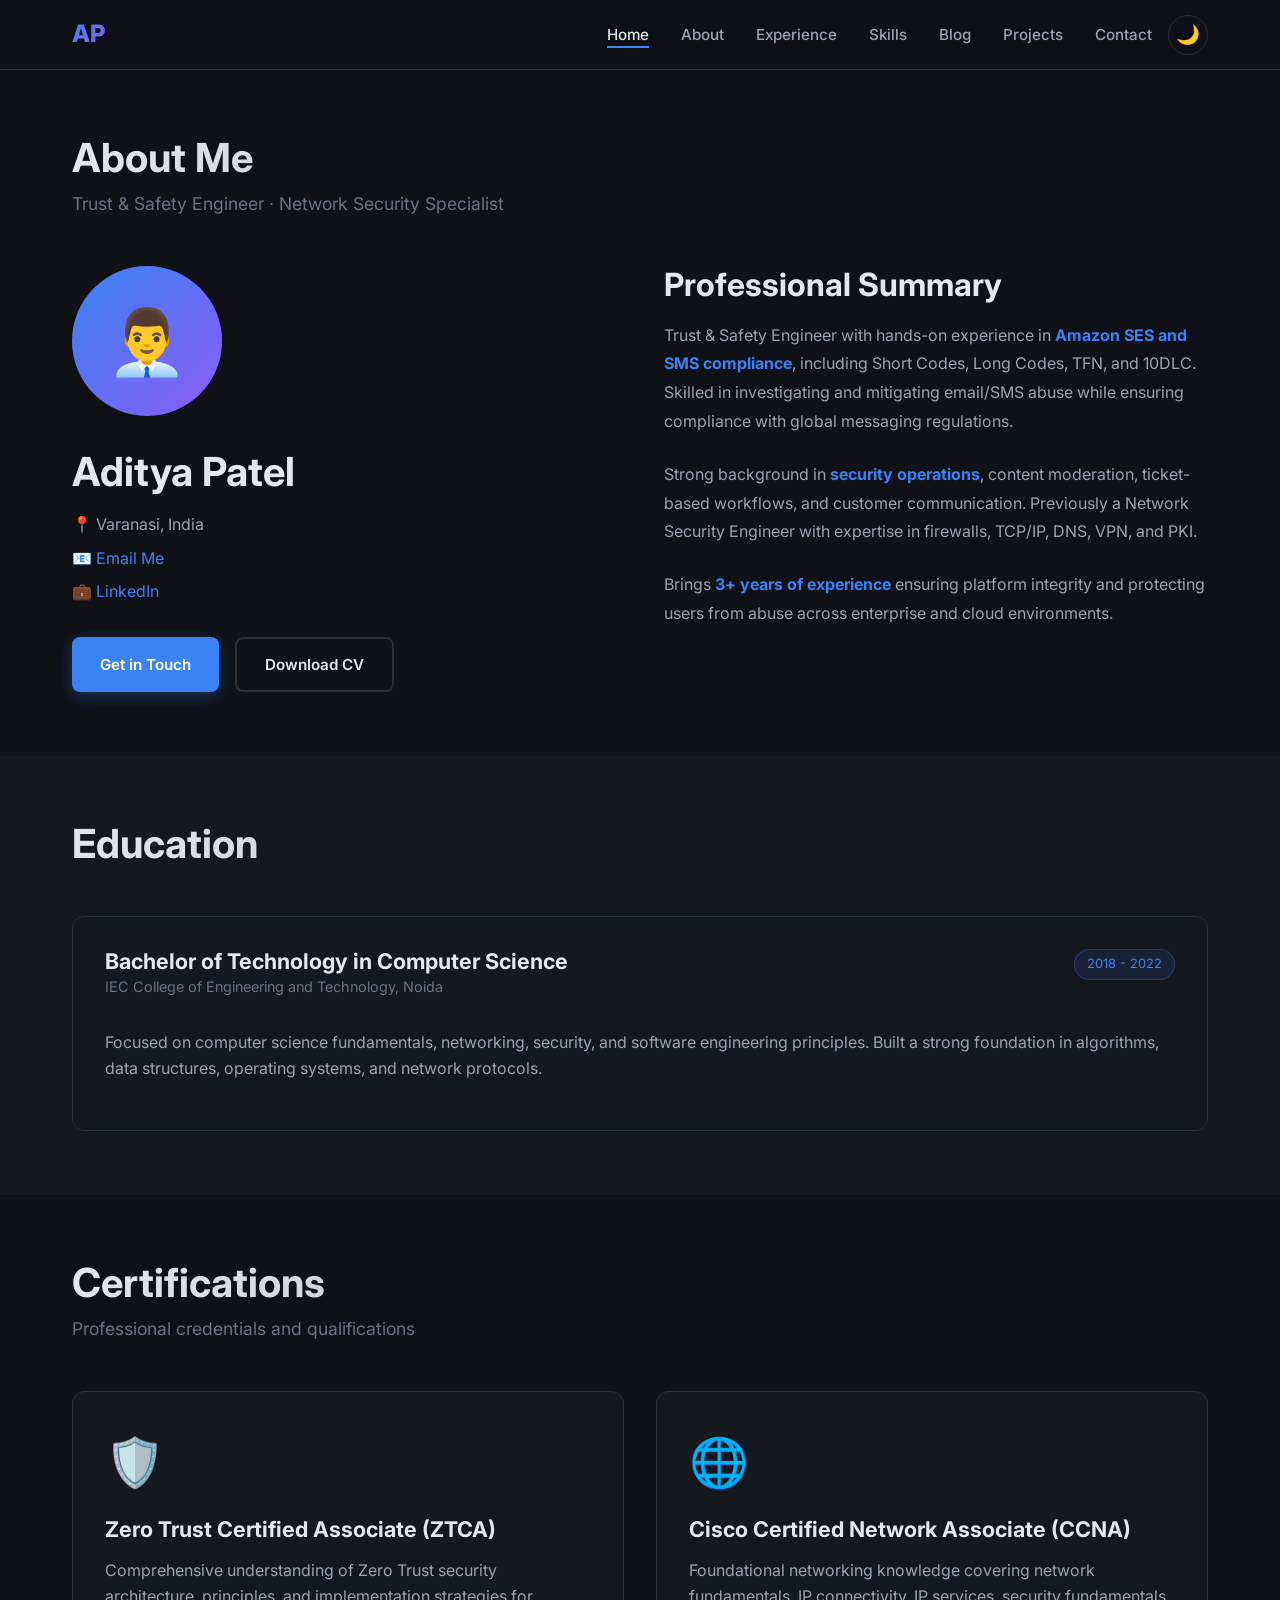
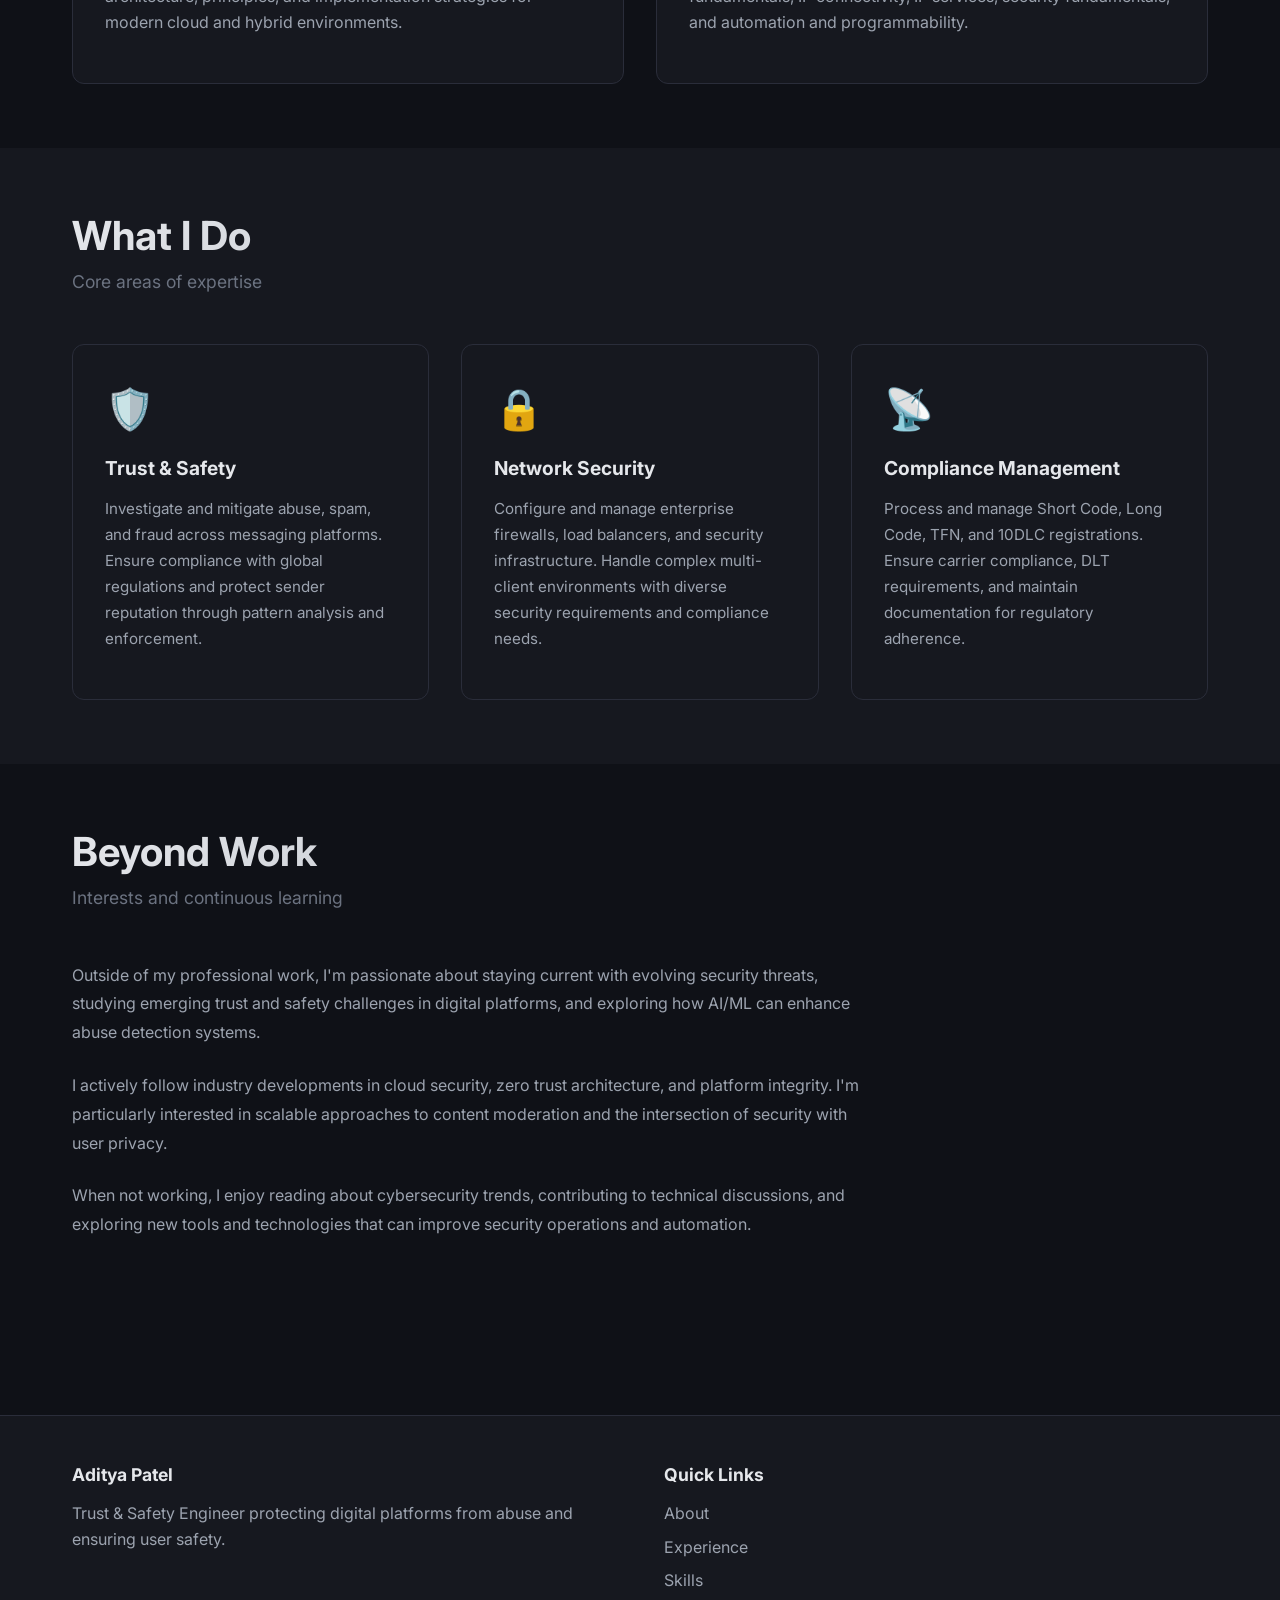
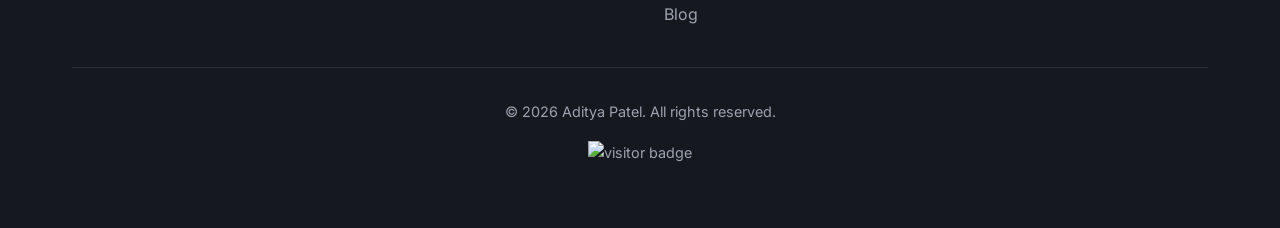
==== about.html @ 01d6a35d "Update about.html" ====
<!DOCTYPE html>
<html lang="en">
<head>
  <meta charset="UTF-8">
  <meta name="viewport" content="width=device-width, initial-scale=1.0">
  <meta name="description" content="About Aditya Patel - Trust & Safety Engineer with expertise in platform security and abuse prevention.">
  <title>About - Aditya Patel</title>
  <link rel="preconnect" href="https://fonts.googleapis.com">
  <link rel="preconnect" href="https://fonts.gstatic.com" crossorigin>
  <link href="https://fonts.googleapis.com/css2?family=Inter:wght@400;500;600;700;800&family=JetBrains+Mono:wght@400;500&display=swap" rel="stylesheet">
  <link rel="stylesheet" href="css/style.css">
</head>
<body>
  <!-- NAVIGATION -->
  <nav class="navbar">
    <div class="nav-container">
      <a href="index.html" class="nav-brand">AP</a>
      <button class="mobile-toggle" aria-label="Toggle navigation">☰</button>
     <div style="display: flex; align-items: center; gap: 0;">
        <ul class="nav-links">
          <li><a href="index.html" class="active">Home</a></li>
          <li><a href="about.html">About</a></li>
          <li><a href="experience.html">Experience</a></li>
          <li><a href="skills.html">Skills</a></li>
          <li><a href="blog.html">Blog</a></li>
          <li><a href="projects.html">Projects</a></li>
          <li><a href="contact.html">Contact</a></li>
        </ul>
        <button class="theme-toggle" aria-label="Toggle dark/light mode" title="Toggle theme">
          <span class="theme-icon">🌙</span>
        </button>
      </div>
    </div>
  </nav>

  <div class="page-wrapper">
    <!-- ABOUT HEADER -->
    <section class="section">
      <div class="container">
        <div class="section-header">
          <h1 class="section-title">About Me</h1>
          <p class="section-subtitle">Trust & Safety Engineer · Network Security Specialist</p>
        </div>

        <div class="grid grid-2" style="gap: 3rem; margin-top: 3rem;">
          <!-- Profile Info -->
          <div>
            <div style="width: 150px; height: 150px; background: linear-gradient(135deg, var(--accent) 0%, #8b5cf6 100%); border-radius: 50%; display: flex; align-items: center; justify-content: center; font-size: 4rem; margin-bottom: 2rem;">
              👨‍💼
            </div>
            <h2 style="margin-bottom: 1rem;">Aditya Patel</h2>
            <div style="color: var(--text-secondary); margin-bottom: 2rem;">
              <p style="margin-bottom: 0.5rem;">📍 Varanasi, India</p>
             <p style="margin-bottom: 0.5rem;">📧 <a href="mailto:aditya10328@gmail.com">Email Me</a></p>
              <p style="margin-bottom: 0.5rem;">💼 <a href="https://www.linkedin.com/in/adityap103/" target="_blank" rel="noopener noreferrer">LinkedIn</a>
            </div>
            
            <div style="display: flex; gap: 1rem; margin-top: 2rem;">
              <a href="contact.html" class="btn btn-primary">Get in Touch</a>
              <a href="AdityaP.pdf" class="btn btn-secondary" download>Download CV</a>
            </div>
          </div>

          <!-- Bio -->
          <div>
            <h3 style="margin-bottom: 1rem;">Professional Summary</h3>
            <p style="color: var(--text-secondary); line-height: 1.8; margin-bottom: 1.5rem;">
              Trust & Safety Engineer with hands-on experience in <strong style="color: var(--accent);">Amazon SES and SMS compliance</strong>, 
              including Short Codes, Long Codes, TFN, and 10DLC. Skilled in investigating and mitigating email/SMS abuse 
              while ensuring compliance with global messaging regulations.
            </p>
            <p style="color: var(--text-secondary); line-height: 1.8; margin-bottom: 1.5rem;">
              Strong background in <strong style="color: var(--accent);">security operations</strong>, content moderation, 
              ticket-based workflows, and customer communication. Previously a Network Security Engineer with expertise 
              in firewalls, TCP/IP, DNS, VPN, and PKI.
            </p>
            <p style="color: var(--text-secondary); line-height: 1.8;">
              Brings <strong style="color: var(--accent);">3+ years of experience</strong> ensuring platform integrity 
              and protecting users from abuse across enterprise and cloud environments.
            </p>
          </div>
        </div>
      </div>
    </section>

    <!-- EDUCATION -->
    <section class="section" style="background: var(--bg-secondary); padding: 4rem 0;">
      <div class="container">
        <div class="section-header">
          <h2 class="section-title">Education</h2>
        </div>
        <div class="card">
          <div class="card-header">
            <div>
              <h3 class="card-title">Bachelor of Technology in Computer Science</h3>
              <p class="card-meta">IEC College of Engineering and Technology, Noida</p>
            </div>
            <span class="card-tag">2018 - 2022</span>
          </div>
          <p style="color: var(--text-secondary);">
            Focused on computer science fundamentals, networking, security, and software engineering principles.
            Built a strong foundation in algorithms, data structures, operating systems, and network protocols.
          </p>
        </div>
      </div>
    </section>

    <!-- CERTIFICATIONS -->
    <section class="section">
      <div class="container">
        <div class="section-header">
          <h2 class="section-title">Certifications</h2>
          <p class="section-subtitle">Professional credentials and qualifications</p>
        </div>
        <div class="grid grid-2">
          <div class="card">
            <div style="font-size: 3rem; margin-bottom: 1rem;">🛡️</div>
            <h3 class="card-title">Zero Trust Certified Associate (ZTCA)</h3>
            <p style="color: var(--text-secondary); margin-top: 1rem;">
              Comprehensive understanding of Zero Trust security architecture, principles, and implementation strategies 
              for modern cloud and hybrid environments.
            </p>
          </div>
          
          <div class="card">
            <div style="font-size: 3rem; margin-bottom: 1rem;">🌐</div>
            <h3 class="card-title">Cisco Certified Network Associate (CCNA)</h3>
            <p style="color: var(--text-secondary); margin-top: 1rem;">
              Foundational networking knowledge covering network fundamentals, IP connectivity, IP services, 
              security fundamentals, and automation and programmability.
            </p>
          </div>
        </div>
      </div>
    </section>

    <!-- WHAT I DO -->
    <section class="section" style="background: var(--bg-secondary); padding: 4rem 0;">
      <div class="container">
        <div class="section-header">
          <h2 class="section-title">What I Do</h2>
          <p class="section-subtitle">Core areas of expertise</p>
        </div>
        <div class="grid grid-3">
          <div class="card">
            <div style="font-size: 2.5rem; margin-bottom: 1rem;">🛡️</div>
            <h3 style="font-size: 1.2rem; margin-bottom: 1rem;">Trust & Safety</h3>
            <p style="color: var(--text-secondary); font-size: 0.95rem; line-height: 1.7;">
              Investigate and mitigate abuse, spam, and fraud across messaging platforms. Ensure compliance 
              with global regulations and protect sender reputation through pattern analysis and enforcement.
            </p>
          </div>

          <div class="card">
            <div style="font-size: 2.5rem; margin-bottom: 1rem;">🔒</div>
            <h3 style="font-size: 1.2rem; margin-bottom: 1rem;">Network Security</h3>
            <p style="color: var(--text-secondary); font-size: 0.95rem; line-height: 1.7;">
              Configure and manage enterprise firewalls, load balancers, and security infrastructure. 
              Handle complex multi-client environments with diverse security requirements and compliance needs.
            </p>
          </div>

          <div class="card">
            <div style="font-size: 2.5rem; margin-bottom: 1rem;">📡</div>
            <h3 style="font-size: 1.2rem; margin-bottom: 1rem;">Compliance Management</h3>
            <p style="color: var(--text-secondary); font-size: 0.95rem; line-height: 1.7;">
              Process and manage Short Code, Long Code, TFN, and 10DLC registrations. Ensure carrier compliance, 
              DLT requirements, and maintain documentation for regulatory adherence.
            </p>
          </div>
        </div>
      </div>
    </section>

    <!-- INTERESTS -->
    <section class="section">
      <div class="container">
        <div class="section-header">
          <h2 class="section-title">Beyond Work</h2>
          <p class="section-subtitle">Interests and continuous learning</p>
        </div>
        <div style="max-width: 800px;">
          <p style="color: var(--text-secondary); line-height: 1.8; margin-bottom: 1.5rem;">
            Outside of my professional work, I'm passionate about staying current with evolving security threats, 
            studying emerging trust and safety challenges in digital platforms, and exploring how AI/ML can enhance 
            abuse detection systems.
          </p>
          <p style="color: var(--text-secondary); line-height: 1.8; margin-bottom: 1.5rem;">
            I actively follow industry developments in cloud security, zero trust architecture, and platform integrity. 
            I'm particularly interested in scalable approaches to content moderation and the intersection of security 
            with user privacy.
          </p>
          <p style="color: var(--text-secondary); line-height: 1.8;">
            When not working, I enjoy reading about cybersecurity trends, contributing to technical discussions, 
            and exploring new tools and technologies that can improve security operations and automation.
          </p>
        </div>
      </div>
    </section>
  </div>

  <!-- FOOTER -->
  <footer class="footer">
    <div class="container">
      <div class="footer-content">
        <div class="footer-section">
          <h3>Aditya Patel</h3>
          <p style="color: var(--text-secondary);">
            Trust & Safety Engineer protecting digital platforms from abuse and ensuring user safety.
          </p>
        </div>
        <div class="footer-section">
          <h3>Quick Links</h3>
          <ul class="footer-links">
            <li><a href="about.html">About</a></li>
            <li><a href="experience.html">Experience</a></li>
            <li><a href="skills.html">Skills</a></li>
            <li><a href="blog.html">Blog</a></li>
          </ul>
        </div>
      </div>
 <div class="footer-bottom">
        <p>&copy; 2026 Aditya Patel. All rights reserved.</p>
        <p style="margin-top: 0.75rem;">
          <img src="https://hits.seeyoufarm.com/api/count/incr/badge.svg?url=https%3A%2F%2Faadditya-ai.github.io%2Fportfolio&count_bg=%233B82F6&title_bg=%231d1f28&icon=&icon_color=%23E7E7E7&title=visitors&edge_flat=true" alt="visitor badge" style="vertical-align: middle;">
        </p>
      </div>
      
</body>
</html>
---- css/style.css ----
/* ═══════════════════════════════════════════════════════════
   ADITYA PATEL PORTFOLIO - GLOBAL STYLES
   ═══════════════════════════════════════════════════════════ */

*, *::before, *::after {
  box-sizing: border-box;
  margin: 0;
  padding: 0;
}

:root {
  /* Dark Mode Colors (Default) */
  --bg-primary: #0f1117;
  --bg-secondary: #16181f;
  --bg-tertiary: #1d1f28;
  --border: #2a2d3a;
  --accent: #3b82f6;
  --accent-hover: #60a5fa;
  --text-primary: #e5e7eb;
  --text-secondary: #9ca3af;
  --text-muted: #6b7280;
  --success: #10b981;
  --warning: #f59e0b;
  
  /* Spacing */
  --nav-height: 70px;
  --container-max: 1200px;
  
  /* Typography */
  --font-primary: 'Inter', -apple-system, BlinkMacSystemFont, sans-serif;
  --font-mono: 'JetBrains Mono', 'Fira Code', monospace;
}

/* Light Mode */
body.light-mode {
  --bg-primary: #ffffff;
  --bg-secondary: #f9fafb;
  --bg-tertiary: #f3f4f6;
  --border: #e5e7eb;
  --accent: #2563eb;
  --accent-hover: #3b82f6;
  --text-primary: #111827;
  --text-secondary: #4b5563;
  --text-muted: #6b7280;
}

  /* Spacing */
  --nav-height: 70px;
  --container-max: 1200px;
  
  /* Typography */
  --font-primary: 'Inter', -apple-system, BlinkMacSystemFont, sans-serif;
  --font-mono: 'JetBrains Mono', 'Fira Code', monospace;
}

html {
  scroll-behavior: smooth;
  font-size: 16px;
}

body {
  font-family: var(--font-primary);
  background: var(--bg-primary);
  color: var(--text-primary);
  line-height: 1.6;
  overflow-x: hidden;
  min-height: 100vh;
}

/* ═══════════════════════════════════════════════════════════
   TYPOGRAPHY
   ═══════════════════════════════════════════════════════════ */

h1, h2, h3, h4, h5, h6 {
  font-weight: 700;
  line-height: 1.2;
  margin-bottom: 1rem;
}

h1 { font-size: clamp(2rem, 5vw, 3.5rem); }
h2 { font-size: clamp(1.75rem, 4vw, 2.5rem); }
h3 { font-size: clamp(1.5rem, 3vw, 2rem); }
h4 { font-size: 1.25rem; }

p { margin-bottom: 1rem; color: var(--text-secondary); }

a {
  color: var(--accent);
  text-decoration: none;
  transition: color 0.2s ease;
}

a:hover { color: var(--accent-hover); }

code {
  font-family: var(--font-mono);
  background: var(--bg-tertiary);
  padding: 0.2em 0.4em;
  border-radius: 4px;
  font-size: 0.9em;
}

/* ═══════════════════════════════════════════════════════════
   NAVIGATION
   ═══════════════════════════════════════════════════════════ */

.navbar {
  position: fixed;
  top: 0;
  left: 0;
  right: 0;
  height: var(--nav-height);
  background: rgba(15, 17, 23, 0.95);
  backdrop-filter: blur(12px);
  border-bottom: 1px solid var(--border);
  z-index: 1000;
  display: flex;
  align-items: center;
}

.nav-container {
  max-width: var(--container-max);
  margin: 0 auto;
  padding: 0 2rem;
  width: 100%;
  display: flex;
  justify-content: space-between;
  align-items: center;
}

.nav-brand {
  font-size: 1.5rem;
  font-weight: 800;
  background: linear-gradient(135deg, var(--accent) 0%, #8b5cf6 100%);
  -webkit-background-clip: text;
  -webkit-text-fill-color: transparent;
  background-clip: text;
}

.nav-links {
  display: flex;
  gap: 2rem;
  list-style: none;
  align-items: center;
}

.nav-links a {
  color: var(--text-secondary);
  font-size: 0.95rem;
  font-weight: 500;
  transition: color 0.2s;
  position: relative;
}

.nav-links a::after {
  content: '';
  position: absolute;
  bottom: -4px;
  left: 0;
  width: 0;
  height: 2px;
  background: var(--accent);
  transition: width 0.3s ease;
}

.nav-links a:hover::after,
.nav-links a.active::after {
  width: 100%;
}

.nav-links a:hover,
.nav-links a.active {
  color: var(--text-primary);
}

.mobile-toggle {
  display: none;
  background: none;
  border: none;
  color: var(--text-primary);
  font-size: 1.5rem;
  cursor: pointer;
}
.theme-toggle {
  background: none;
  border: 1px solid var(--border);
  color: var(--text-primary);
  font-size: 1.2rem;
  width: 40px;
  height: 40px;
  border-radius: 50%;
  cursor: pointer;
  display: flex;
  align-items: center;
  justify-content: center;
  transition: all 0.3s ease;
  margin-left: 1rem;
}

.theme-toggle:hover {
  background: var(--bg-tertiary);
  border-color: var(--accent);
  transform: rotate(180deg);
}
/* ═══════════════════════════════════════════════════════════
   LAYOUT
   ═══════════════════════════════════════════════════════════ */

.container {
  max-width: var(--container-max);
  margin: 0 auto;
  padding: 0 2rem;
}

.page-wrapper {
  min-height: 100vh;
  padding-top: var(--nav-height);
}

.section {
  padding: 4rem 0;
}

.section-header {
  margin-bottom: 3rem;
}

.section-title {
  font-size: 2.5rem;
  margin-bottom: 0.5rem;
  background: linear-gradient(135deg, var(--text-primary) 0%, var(--text-secondary) 100%);
  -webkit-background-clip: text;
  -webkit-text-fill-color: transparent;
  background-clip: text;
}

.section-subtitle {
  color: var(--text-muted);
  font-size: 1.1rem;
}

/* ═══════════════════════════════════════════════════════════
   HERO SECTION
   ═══════════════════════════════════════════════════════════ */

.hero {
  min-height: calc(100vh - var(--nav-height));
  display: flex;
  align-items: center;
  position: relative;
  overflow: hidden;
}

.hero::before {
  content: '';
  position: absolute;
  top: -50%;
  right: -20%;
  width: 800px;
  height: 800px;
  background: radial-gradient(circle, rgba(59, 130, 246, 0.1) 0%, transparent 70%);
  pointer-events: none;
  animation: float 20s ease-in-out infinite;
}

@keyframes float {
  0%, 100% { transform: translate(0, 0) rotate(0deg); }
  33% { transform: translate(30px, -30px) rotate(5deg); }
  66% { transform: translate(-20px, 20px) rotate(-5deg); }
}

.hero-content {
  max-width: 800px;
  position: relative;
  z-index: 1;
}

.hero-badge {
  display: inline-flex;
  align-items: center;
  gap: 0.5rem;
  background: rgba(59, 130, 246, 0.1);
  border: 1px solid rgba(59, 130, 246, 0.3);
  padding: 0.5rem 1rem;
  border-radius: 50px;
  font-size: 0.85rem;
  color: var(--accent);
  margin-bottom: 1.5rem;
  animation: fadeInUp 0.6s ease;
}

.hero-badge::before {
  content: '';
  width: 8px;
  height: 8px;
  background: var(--success);
  border-radius: 50%;
  animation: pulse 2s ease-in-out infinite;
}

@keyframes pulse {
  0%, 100% { opacity: 1; transform: scale(1); }
  50% { opacity: 0.5; transform: scale(1.2); }
}

.hero h1 {
  font-size: clamp(2.5rem, 6vw, 4.5rem);
  margin-bottom: 1rem;
  animation: fadeInUp 0.6s 0.2s ease backwards;
}

.hero h1 .accent {
  color: var(--accent);
}

.hero-subtitle {
  font-size: clamp(1.1rem, 2vw, 1.5rem);
  color: var(--text-secondary);
  margin-bottom: 1.5rem;
  animation: fadeInUp 0.6s 0.4s ease backwards;
}

.hero-description {
  font-size: 1.1rem;
  color: var(--text-secondary);
  line-height: 1.8;
  margin-bottom: 2rem;
  animation: fadeInUp 0.6s 0.6s ease backwards;
}

.hero-cta {
  display: flex;
  gap: 1rem;
  flex-wrap: wrap;
  animation: fadeInUp 0.6s 0.8s ease backwards;
}

@keyframes fadeInUp {
  from {
    opacity: 0;
    transform: translateY(30px);
  }
  to {
    opacity: 1;
    transform: translateY(0);
  }
}

/* ═══════════════════════════════════════════════════════════
   BUTTONS
   ═══════════════════════════════════════════════════════════ */

.btn {
  display: inline-flex;
  align-items: center;
  gap: 0.5rem;
  padding: 0.85rem 1.75rem;
  border-radius: 8px;
  font-weight: 600;
  font-size: 0.95rem;
  border: none;
  cursor: pointer;
  transition: all 0.3s ease;
  text-decoration: none;
}

.btn-primary {
  background: var(--accent);
  color: white;
  box-shadow: 0 4px 14px rgba(59, 130, 246, 0.3);
}

.btn-primary:hover {
  background: var(--accent-hover);
  transform: translateY(-2px);
  box-shadow: 0 6px 20px rgba(59, 130, 246, 0.4);
}

.btn-secondary {
  background: transparent;
  color: var(--text-primary);
  border: 2px solid var(--border);
}

.btn-secondary:hover {
  border-color: var(--accent);
  color: var(--accent);
  transform: translateY(-2px);
}

/* ═══════════════════════════════════════════════════════════
   CARDS
   ═══════════════════════════════════════════════════════════ */

.card {
  background: var(--bg-secondary);
  border: 1px solid var(--border);
  border-radius: 12px;
  padding: 2rem;
  transition: all 0.3s ease;
}

.card:hover {
  border-color: var(--accent);
  transform: translateY(-4px);
  box-shadow: 0 12px 24px rgba(0, 0, 0, 0.3);
}

.card-header {
  display: flex;
  justify-content: space-between;
  align-items: flex-start;
  margin-bottom: 1rem;
  gap: 1rem;
  flex-wrap: wrap;
}

.card-title {
  font-size: 1.35rem;
  margin: 0;
}

.card-meta {
  color: var(--text-muted);
  font-size: 0.9rem;
  display: flex;
  align-items: center;
  gap: 0.5rem;
}

.card-tag {
  display: inline-block;
  background: rgba(59, 130, 246, 0.1);
  color: var(--accent);
  padding: 0.25rem 0.75rem;
  border-radius: 50px;
  font-size: 0.8rem;
  border: 1px solid rgba(59, 130, 246, 0.3);
  white-space: nowrap;
}

/* ═══════════════════════════════════════════════════════════
   GRID LAYOUTS
   ═══════════════════════════════════════════════════════════ */

.grid {
  display: grid;
  gap: 2rem;
}

.grid-2 { grid-template-columns: repeat(auto-fit, minmax(300px, 1fr)); }
.grid-3 { grid-template-columns: repeat(auto-fit, minmax(280px, 1fr)); }

/* ═══════════════════════════════════════════════════════════
   BLOG POSTS
   ═══════════════════════════════════════════════════════════ */

.post-card {
  background: var(--bg-secondary);
  border: 1px solid var(--border);
  border-radius: 12px;
  overflow: hidden;
  transition: all 0.3s ease;
  display: flex;
  flex-direction: column;
}

.post-card:hover {
  border-color: var(--accent);
  transform: translateY(-4px);
  box-shadow: 0 12px 24px rgba(0, 0, 0, 0.3);
}

.post-image {
  width: 100%;
  height: 200px;
  background: linear-gradient(135deg, var(--accent) 0%, #8b5cf6 100%);
  display: flex;
  align-items: center;
  justify-content: center;
  font-size: 3rem;
  opacity: 0.8;
}

.post-content {
  padding: 1.5rem;
  flex: 1;
  display: flex;
  flex-direction: column;
}

.post-meta {
  display: flex;
  gap: 1rem;
  margin-bottom: 1rem;
  font-size: 0.85rem;
  color: var(--text-muted);
}

.post-title {
  font-size: 1.5rem;
  margin-bottom: 0.75rem;
}

.post-title a {
  color: var(--text-primary);
}

.post-title a:hover {
  color: var(--accent);
}

.post-excerpt {
  color: var(--text-secondary);
  margin-bottom: 1rem;
  flex: 1;
}

.post-link {
  color: var(--accent);
  font-weight: 600;
  display: inline-flex;
  align-items: center;
  gap: 0.5rem;
}

.post-link:hover {
  gap: 0.75rem;
}

/* ═══════════════════════════════════════════════════════════
   TIMELINE (Experience)
   ═══════════════════════════════════════════════════════════ */

.timeline {
  position: relative;
  padding-left: 2rem;
}

.timeline::before {
  content: '';
  position: absolute;
  left: 0;
  top: 0;
  bottom: 0;
  width: 2px;
  background: var(--border);
}

.timeline-item {
  position: relative;
  margin-bottom: 3rem;
  padding-left: 2rem;
}

.timeline-item::before {
  content: '';
  position: absolute;
  left: -2.5rem;
  top: 0.5rem;
  width: 12px;
  height: 12px;
  background: var(--accent);
  border-radius: 50%;
  border: 3px solid var(--bg-primary);
  box-shadow: 0 0 0 3px var(--border);
}

.timeline-item:hover::before {
  background: var(--accent-hover);
  box-shadow: 0 0 0 3px var(--accent);
}

.timeline-header {
  display: flex;
  justify-content: space-between;
  align-items: flex-start;
  margin-bottom: 1rem;
  gap: 1rem;
  flex-wrap: wrap;
}

.timeline-company {
  font-size: 1.5rem;
  font-weight: 700;
  color: var(--text-primary);
}

.timeline-role {
  font-size: 1.1rem;
  color: var(--accent);
  margin-top: 0.25rem;
}

.timeline-period {
  background: rgba(59, 130, 246, 0.1);
  color: var(--accent);
  padding: 0.4rem 1rem;
  border-radius: 50px;
  font-size: 0.85rem;
  border: 1px solid rgba(59, 130, 246, 0.3);
  white-space: nowrap;
}

.timeline-description {
  color: var(--text-secondary);
  line-height: 1.8;
  margin-bottom: 1rem;
}

.timeline-list {
  list-style: none;
  display: grid;
  gap: 0.75rem;
}

.timeline-list li {
  color: var(--text-secondary);
  padding-left: 1.5rem;
  position: relative;
}

.timeline-list li::before {
  content: '→';
  position: absolute;
  left: 0;
  color: var(--accent);
  font-weight: bold;
}

/* ═══════════════════════════════════════════════════════════
   SKILLS
   ═══════════════════════════════════════════════════════════ */

.skill-category {
  background: var(--bg-secondary);
  border: 1px solid var(--border);
  border-radius: 12px;
  padding: 2rem;
}

.skill-category-title {
  font-size: 1.2rem;
  margin-bottom: 1rem;
  color: var(--accent);
  display: flex;
  align-items: center;
  gap: 0.5rem;
}

.skill-tags {
  display: flex;
  flex-wrap: wrap;
  gap: 0.75rem;
}

.skill-tag {
  background: var(--bg-tertiary);
  border: 1px solid var(--border);
  padding: 0.5rem 1rem;
  border-radius: 6px;
  font-size: 0.9rem;
  color: var(--text-secondary);
  transition: all 0.2s ease;
}

.skill-tag:hover {
  background: rgba(59, 130, 246, 0.1);
  border-color: var(--accent);
  color: var(--accent);
  transform: translateY(-2px);
}

/* ═══════════════════════════════════════════════════════════
   FOOTER
   ═══════════════════════════════════════════════════════════ */

.footer {
  background: var(--bg-secondary);
  border-top: 1px solid var(--border);
  padding: 3rem 0;
  margin-top: 6rem;
}

.footer-content {
  display: grid;
  grid-template-columns: repeat(auto-fit, minmax(250px, 1fr));
  gap: 3rem;
  margin-bottom: 2rem;
}

.footer-section h3 {
  margin-bottom: 1rem;
  font-size: 1.1rem;
}

.footer-links {
  list-style: none;
}

.footer-links li {
  margin-bottom: 0.5rem;
}

.footer-links a {
  color: var(--text-secondary);
  transition: color 0.2s;
}

.footer-links a:hover {
  color: var(--accent);
}

.footer-bottom {
  text-align: center;
  padding-top: 2rem;
  border-top: 1px solid var(--border);
  color: var(--text-muted);
  font-size: 0.9rem;
}

/* ═══════════════════════════════════════════════════════════
   CONTACT PAGE
   ═══════════════════════════════════════════════════════════ */

.contact-grid {
  display: grid;
  grid-template-columns: repeat(auto-fit, minmax(280px, 1fr));
  gap: 1.5rem;
  margin-top: 3rem;
}

.contact-card {
  background: var(--bg-secondary);
  border: 1px solid var(--border);
  border-radius: 12px;
  padding: 2rem;
  text-align: center;
  transition: all 0.3s ease;
  text-decoration: none;
  display: block;
}

.contact-card:hover {
  border-color: var(--accent);
  transform: translateY(-4px);
}

.contact-icon {
  font-size: 2.5rem;
  margin-bottom: 1rem;
}

.contact-label {
  font-size: 0.9rem;
  color: var(--text-muted);
  text-transform: uppercase;
  letter-spacing: 1px;
  margin-bottom: 0.5rem;
}

.contact-value {
  font-size: 1.1rem;
  color: var(--text-primary);
}

/* ═══════════════════════════════════════════════════════════
   RESPONSIVE
   ═══════════════════════════════════════════════════════════ */

@media (max-width: 768px) {
  .mobile-toggle {
    display: none !important;
  }
  
  .navbar {
    padding: 0;
    overflow-x: hidden;
  }
  
  .nav-container {
    padding: 0.8rem 1rem;
    gap: 0.5rem;
    display: flex;
    align-items: center;
    overflow-x: visible;
  }
  
  .nav-brand {
    font-size: 1.1rem;
    flex-shrink: 0;
  }
  
  /* Wrapper div that contains nav-links and theme-toggle */
  .nav-container > div {
    display: flex;
    align-items: center;
    gap: 0;
    flex: 1;
    min-width: 0;
    overflow-x: auto;
    -webkit-overflow-scrolling: touch;
    scrollbar-width: none;
    -ms-overflow-style: none;
  }
  
  .nav-container > div::-webkit-scrollbar {
    display: none;
  }
  
  .nav-links {
    display: flex;
    flex-direction: row;
    gap: 1.5rem;
    font-size: 0.85rem;
    padding: 0 0.5rem;
    margin: 0;
    list-style: none;
    flex-shrink: 0;
  }
  
  .nav-links a {
    white-space: nowrap;
    font-size: 0.85rem;
    padding: 0.2rem 0;
    display: block;
  }
  
  .theme-toggle {
    width: 36px;
    height: 36px;
    font-size: 1rem;
    margin-left: 1rem;
    flex-shrink: 0;
  }
  
  .hero {
    padding: 6rem 1.5rem 4rem;
  }
  
  .container {
    padding: 4rem 1.5rem;
  }
  
  .section {
    padding: 3rem 0;
  }
  
  .hero-cta {
    flex-direction: column;
  }
  
  .btn {
    width: 100%;
    justify-content: center;
  }
  
  .grid-2, .grid-3 {
    grid-template-columns: 1fr;
  }
  
  .timeline {
    padding-left: 1rem;
  }
  
  .timeline-item {
    padding-left: 1.5rem;
  }
  
  .contact-grid {
    grid-template-columns: 1fr;
  }
  
  .footer-content {
    grid-template-columns: 1fr;
    gap: 2rem;
  }

   .visitor-badge {
  display: inline-flex;
  align-items: center;
  gap: 0.5rem;
  background: var(--bg-tertiary);
  border: 1px solid var(--border);
  padding: 0.4rem 0.9rem;
  border-radius: 4px;
  font-size: 0.8rem;
  margin-top: 0.75rem;
}

.visitor-badge .icon {
  color: var(--accent);
}
}
/* ═══════════════════════════════════════════════════════════
   UTILITIES
   ═══════════════════════════════════════════════════════════ */

.text-muted { color: var(--text-muted); }
.text-accent { color: var(--accent); }
.mt-1 { margin-top: 1rem; }
.mt-2 { margin-top: 2rem; }
.mt-3 { margin-top: 3rem; }
.mb-1 { margin-bottom: 1rem; }
.mb-2 { margin-bottom: 2rem; }
.mb-3 { margin-bottom: 3rem; }
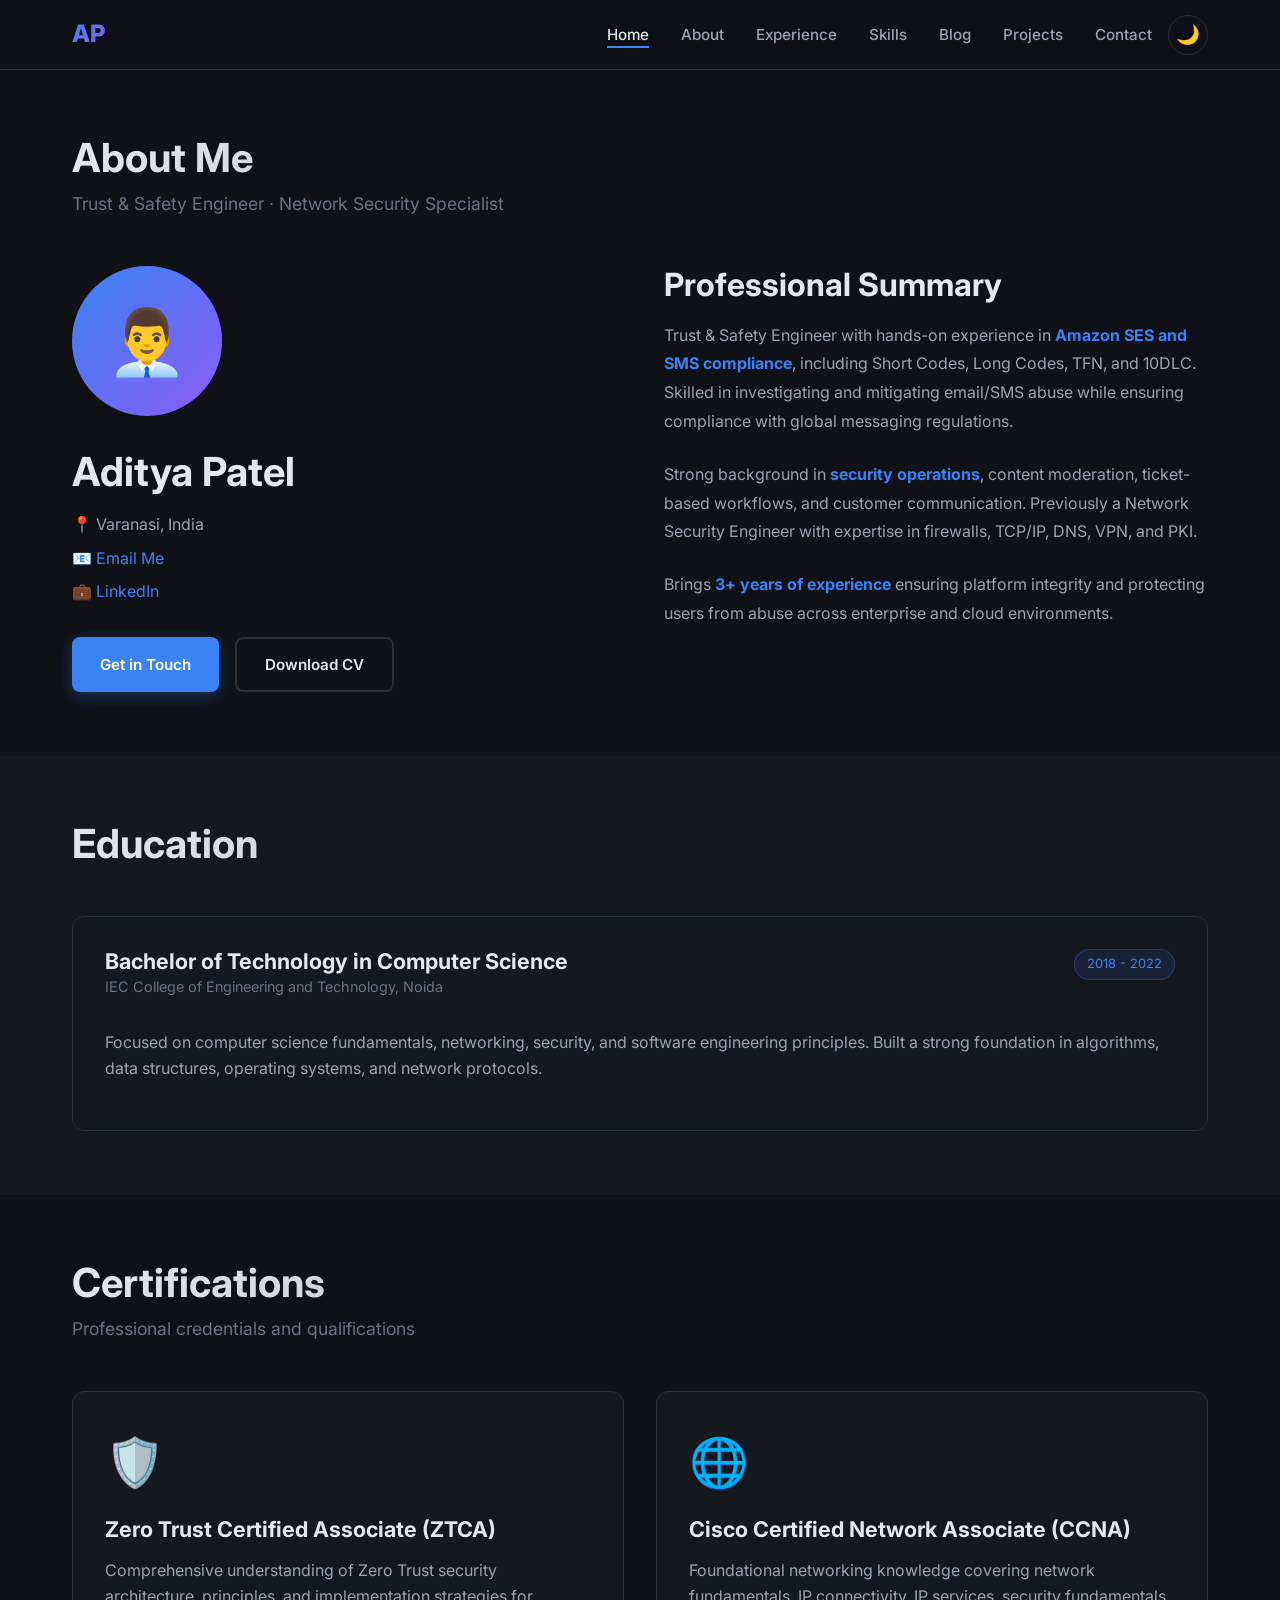
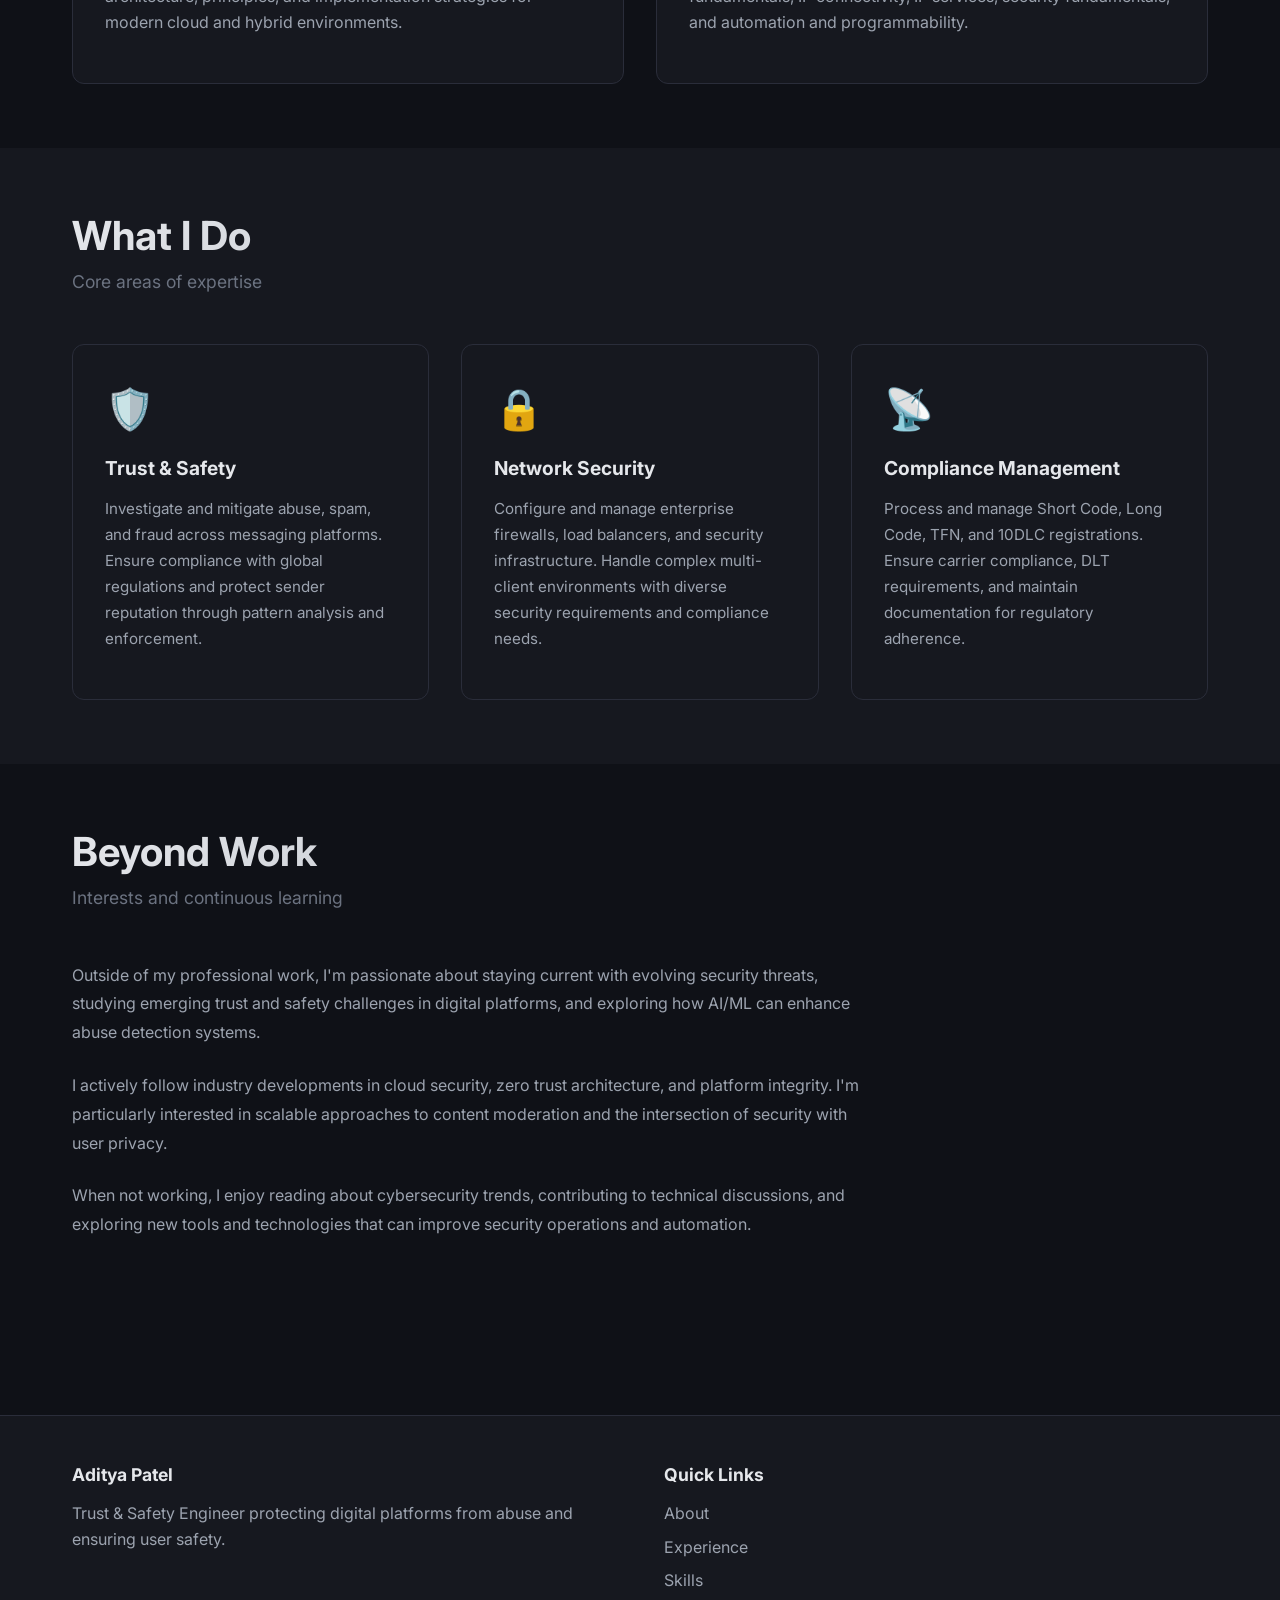
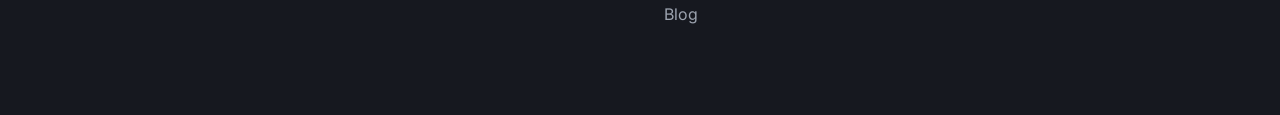
==== commit 06dcc299: "Update about.html" ====
--- a/about.html
+++ b/about.html
@@ -219,12 +219,6 @@
           </ul>
         </div>
       </div>
- <div class="footer-bottom">
-        <p>&copy; 2026 Aditya Patel. All rights reserved.</p>
-        <p style="margin-top: 0.75rem;">
-          <img src="https://hits.seeyoufarm.com/api/count/incr/badge.svg?url=https%3A%2F%2Faadditya-ai.github.io%2Fportfolio&count_bg=%233B82F6&title_bg=%231d1f28&icon=&icon_color=%23E7E7E7&title=visitors&edge_flat=true" alt="visitor badge" style="vertical-align: middle;">
-        </p>
-      </div>
       
 </body>
 </html>
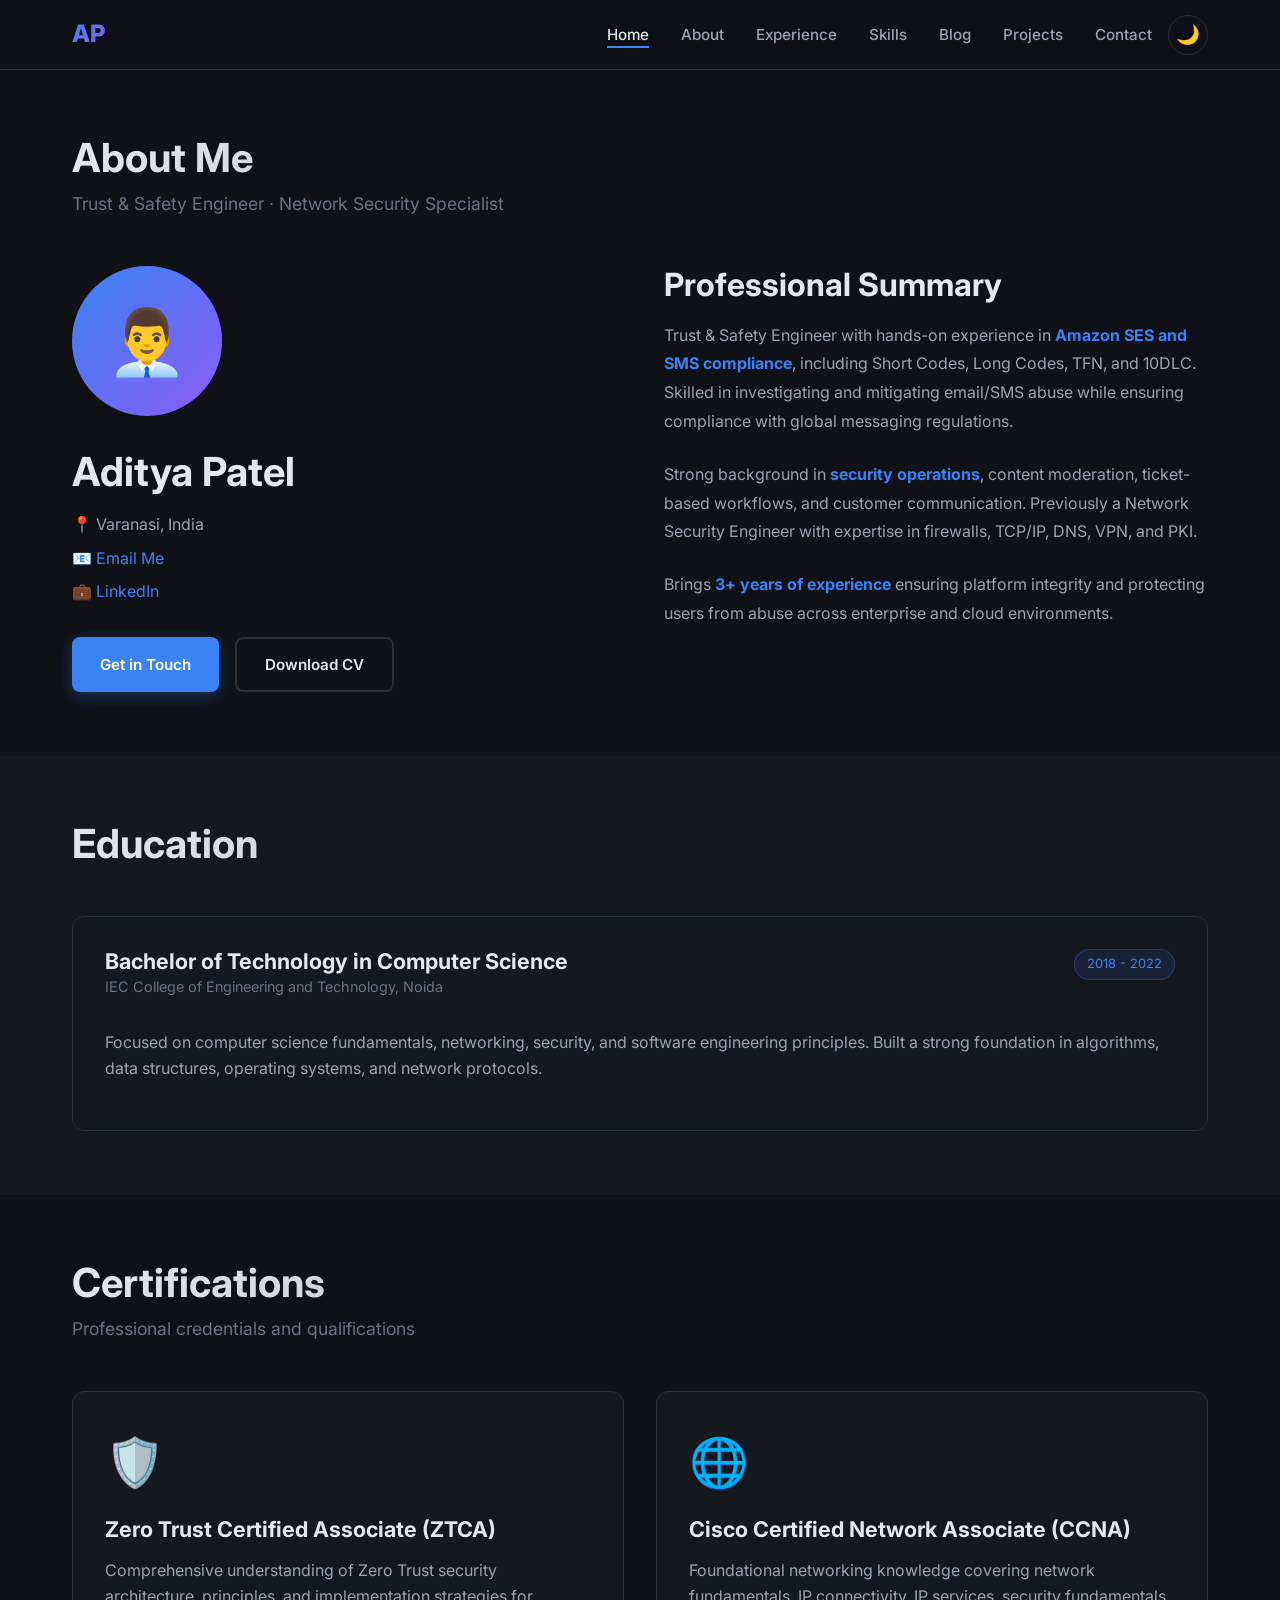
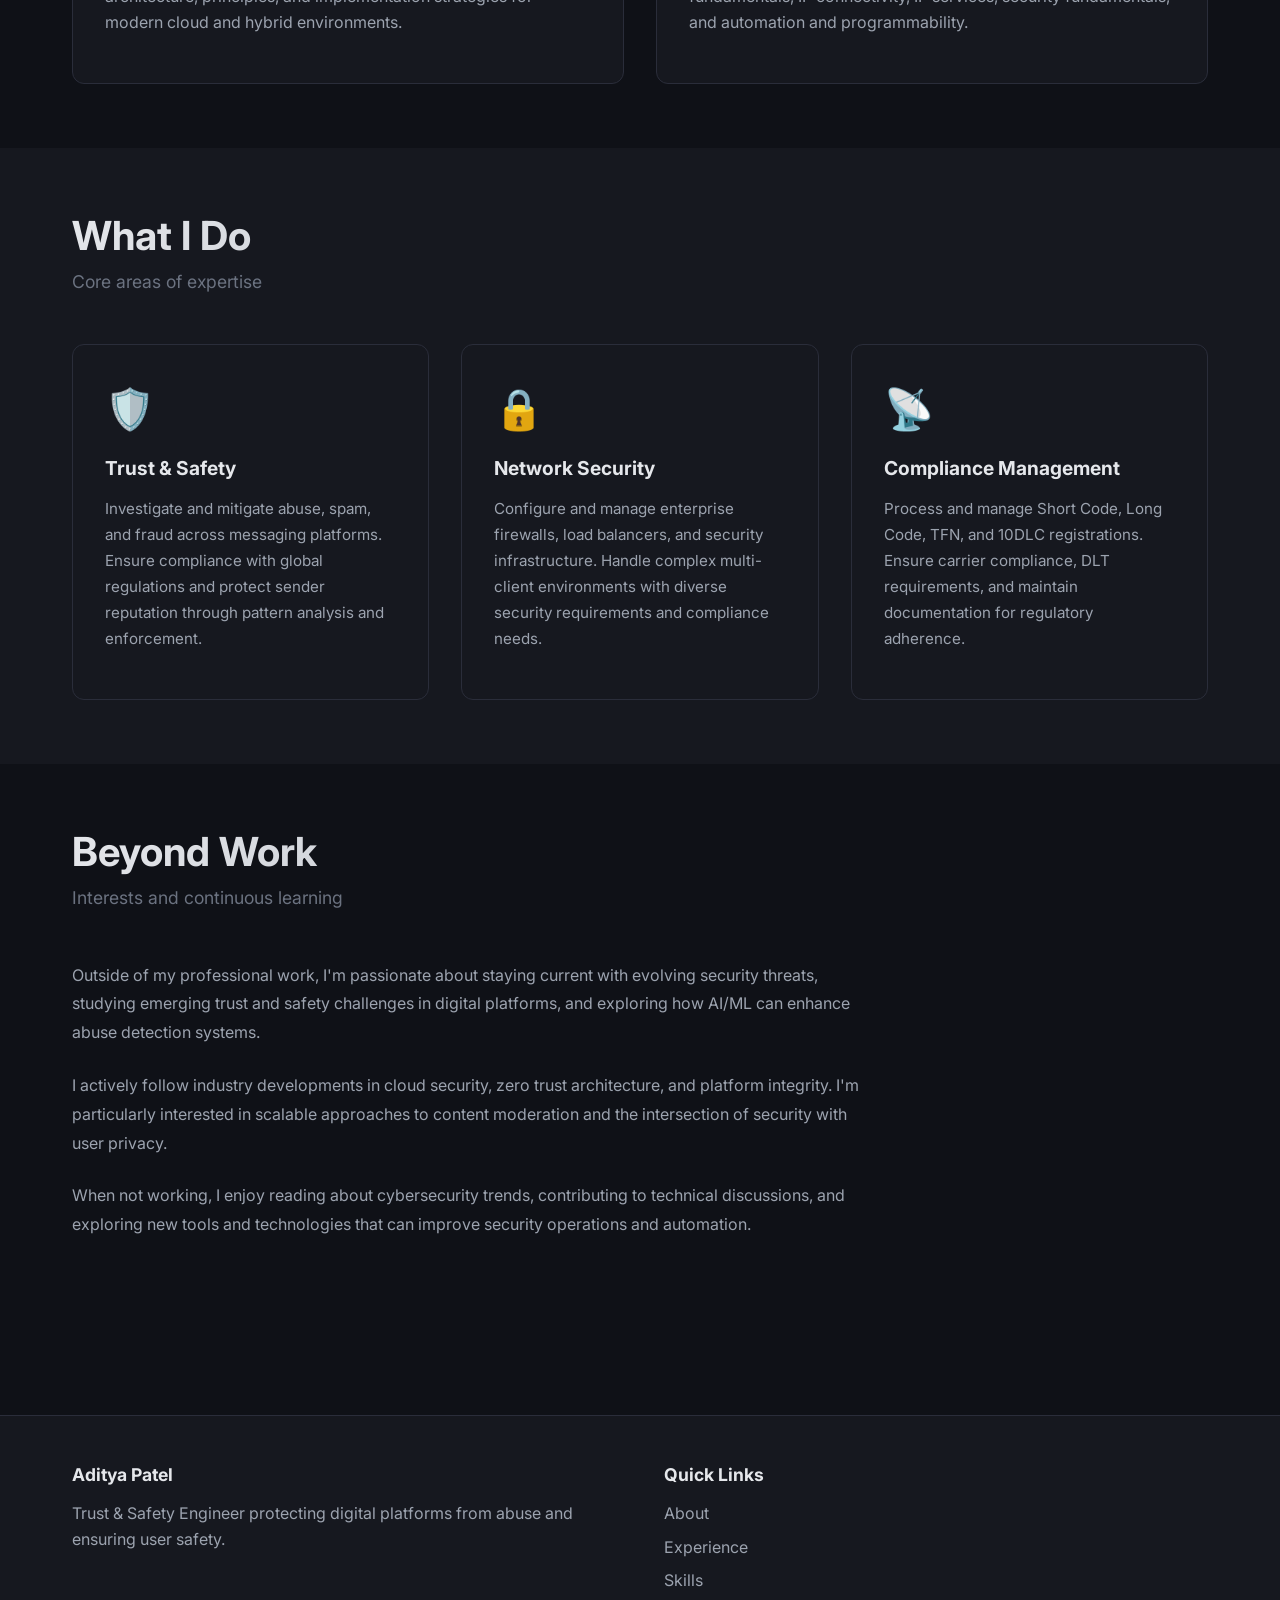
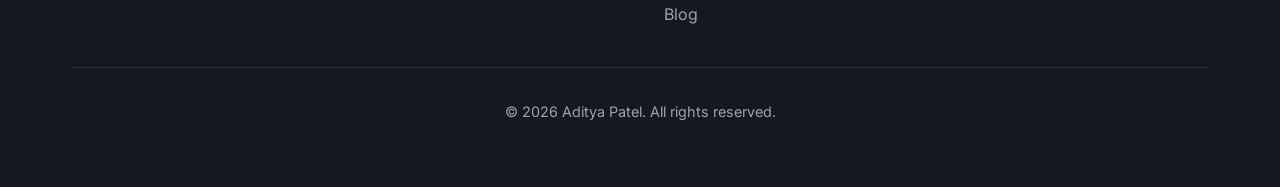
==== commit 10487ec9: "Update about.html" ====
--- a/about.html
+++ b/about.html
@@ -219,6 +219,9 @@
           </ul>
         </div>
       </div>
+      <div class="footer-bottom">
+        <p>&copy; 2026 Aditya Patel. All rights reserved.</p>
+      </div>
       
 </body>
 </html>
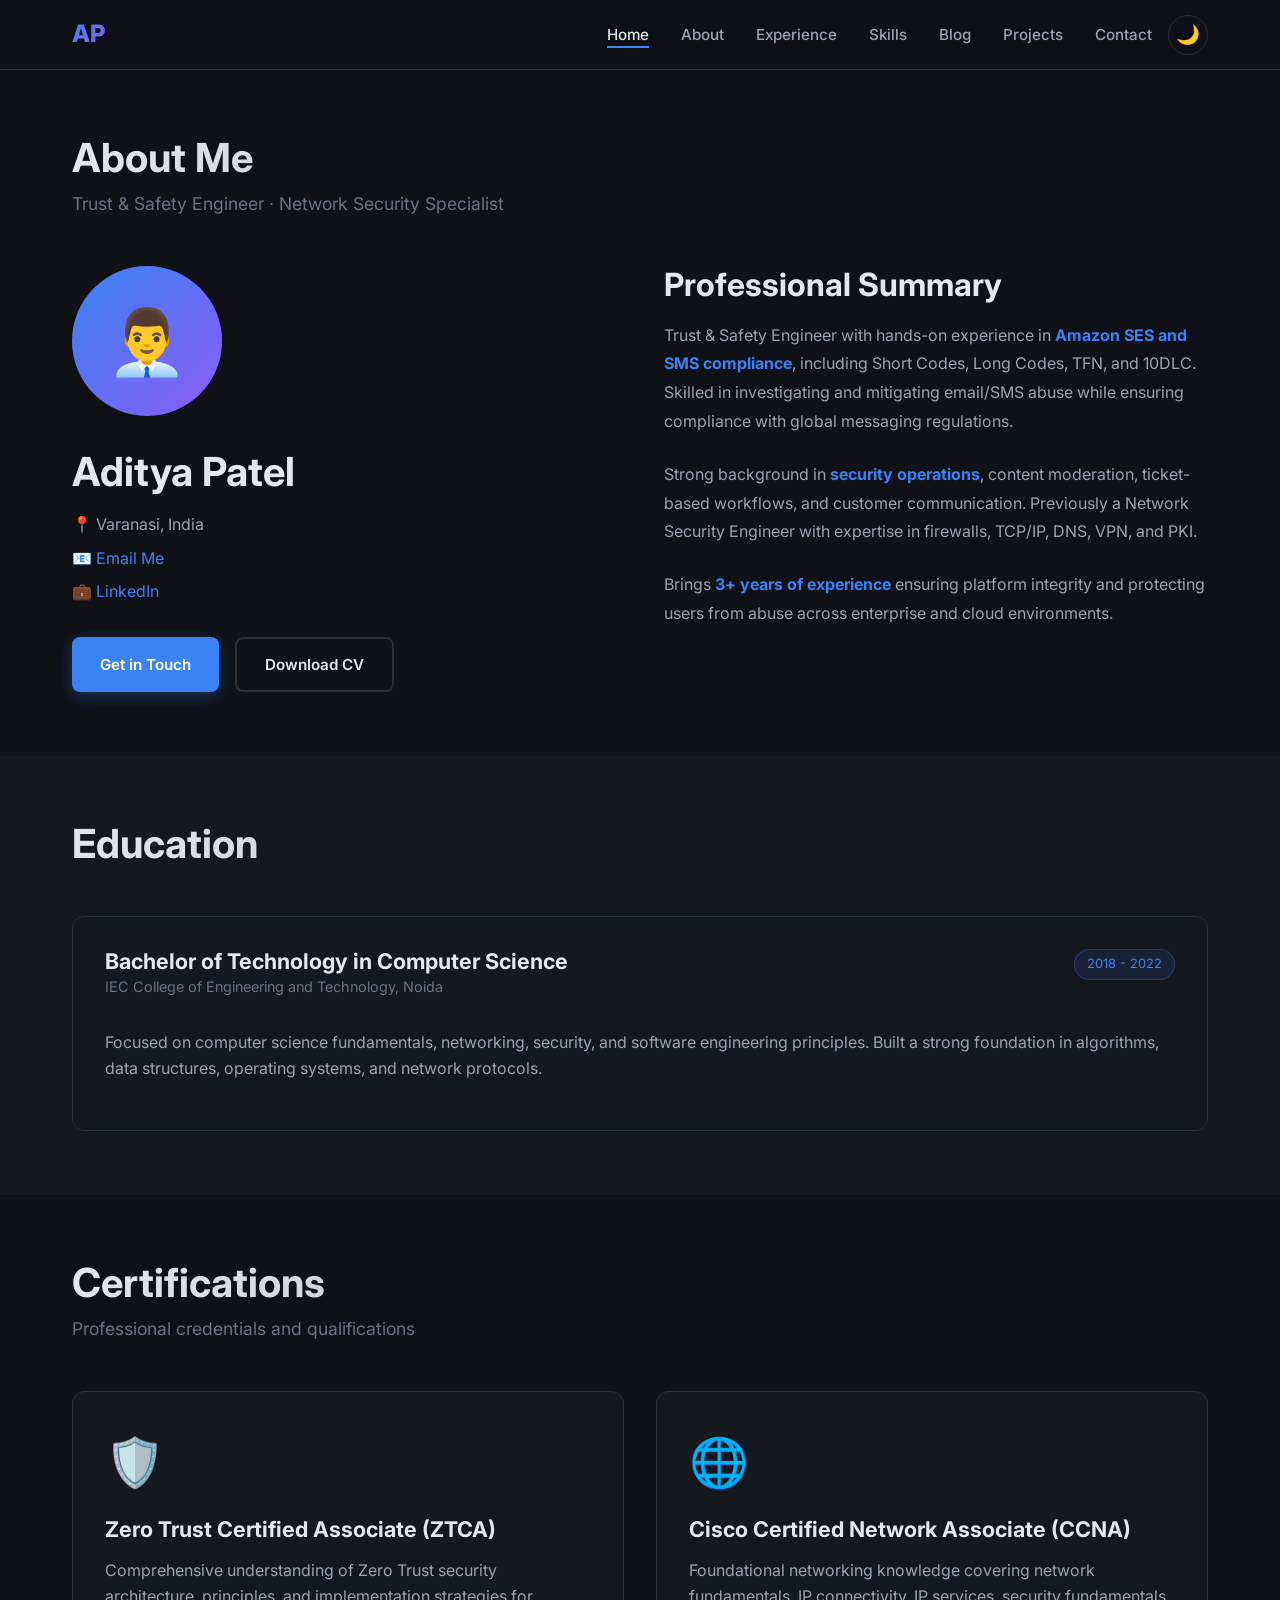
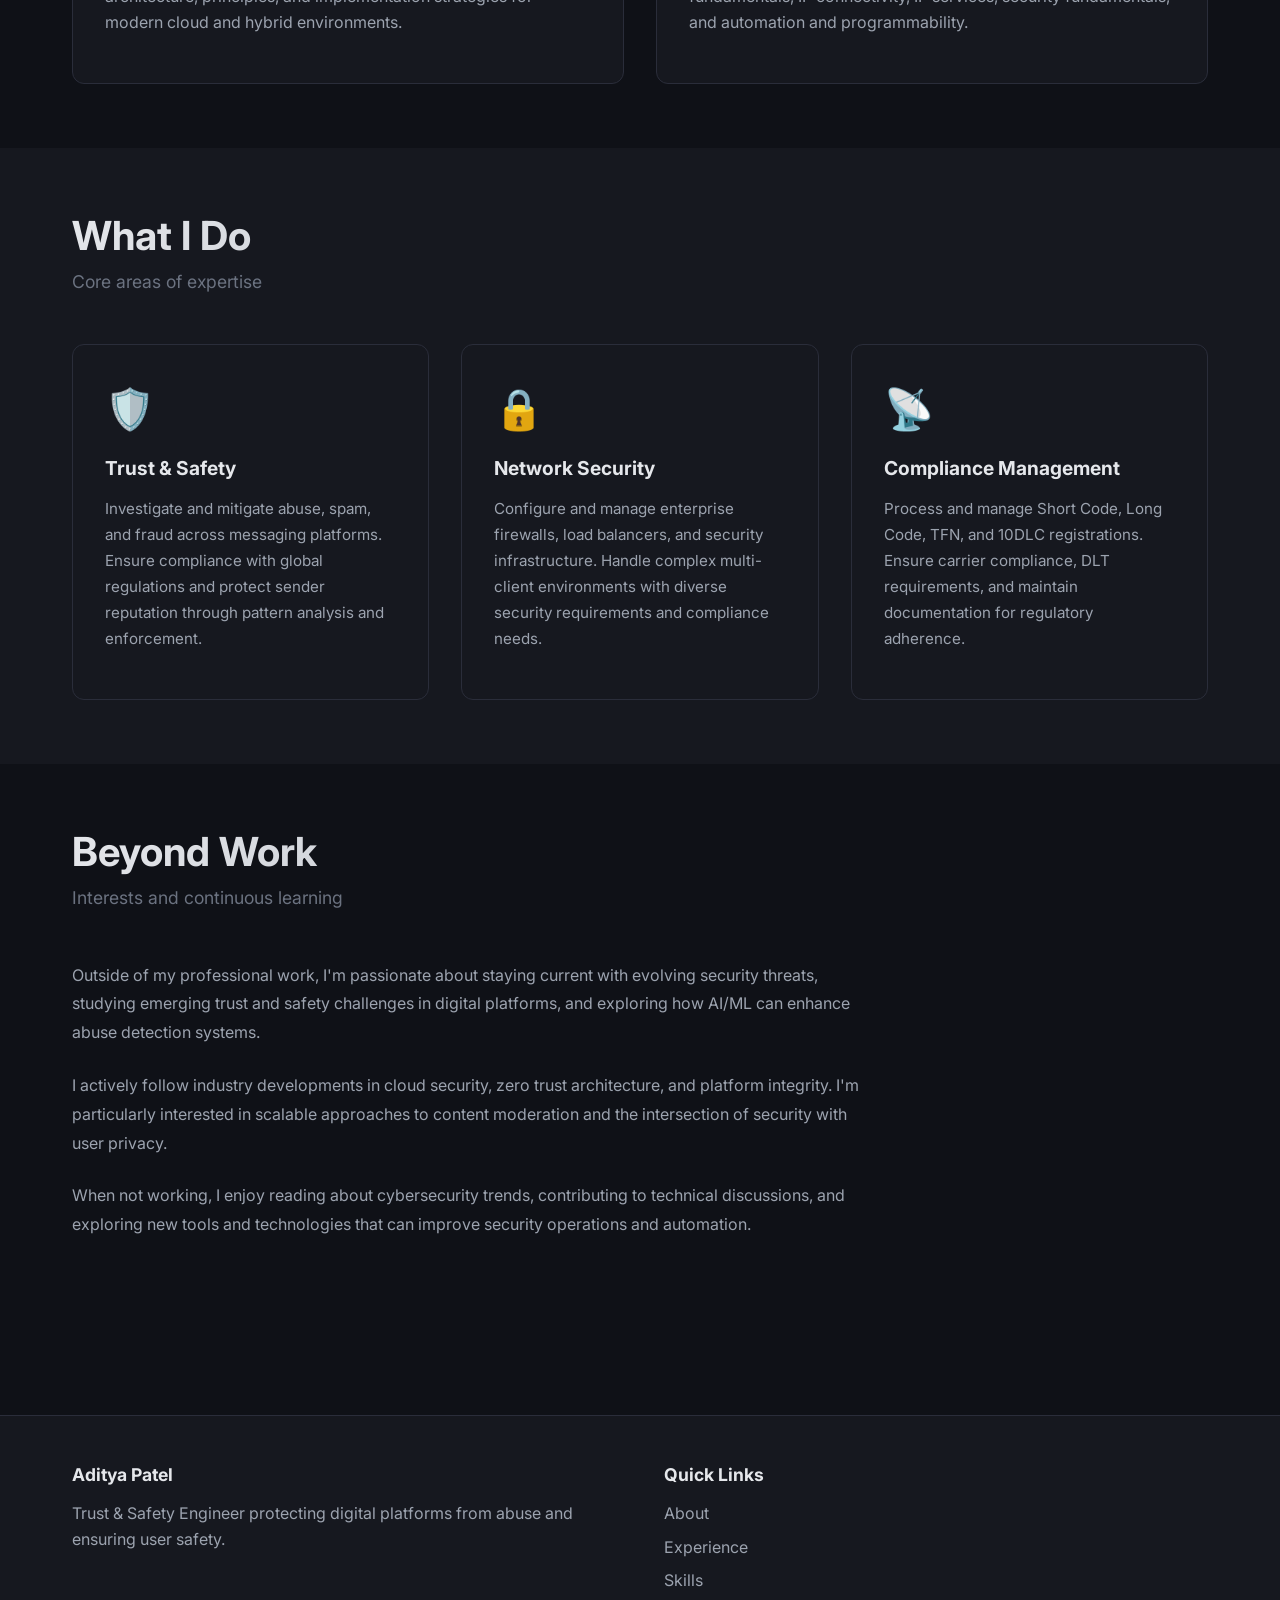
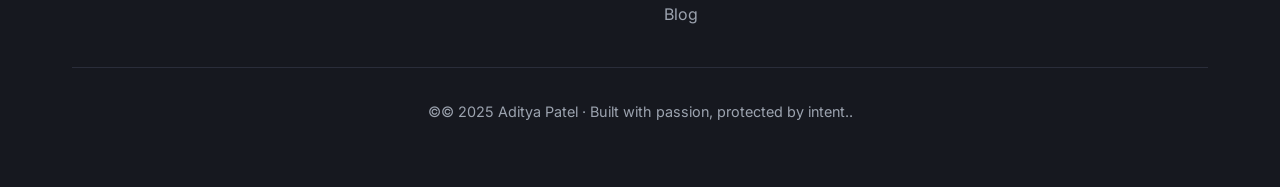
==== commit 291fa422: "Update about.html" ====
--- a/about.html
+++ b/about.html
@@ -220,7 +220,7 @@
         </div>
       </div>
       <div class="footer-bottom">
-        <p>&copy; 2026 Aditya Patel. All rights reserved.</p>
+        <p>&copy;© 2025 Aditya Patel · Built with passion, protected by intent..</p>
       </div>
       
 </body>
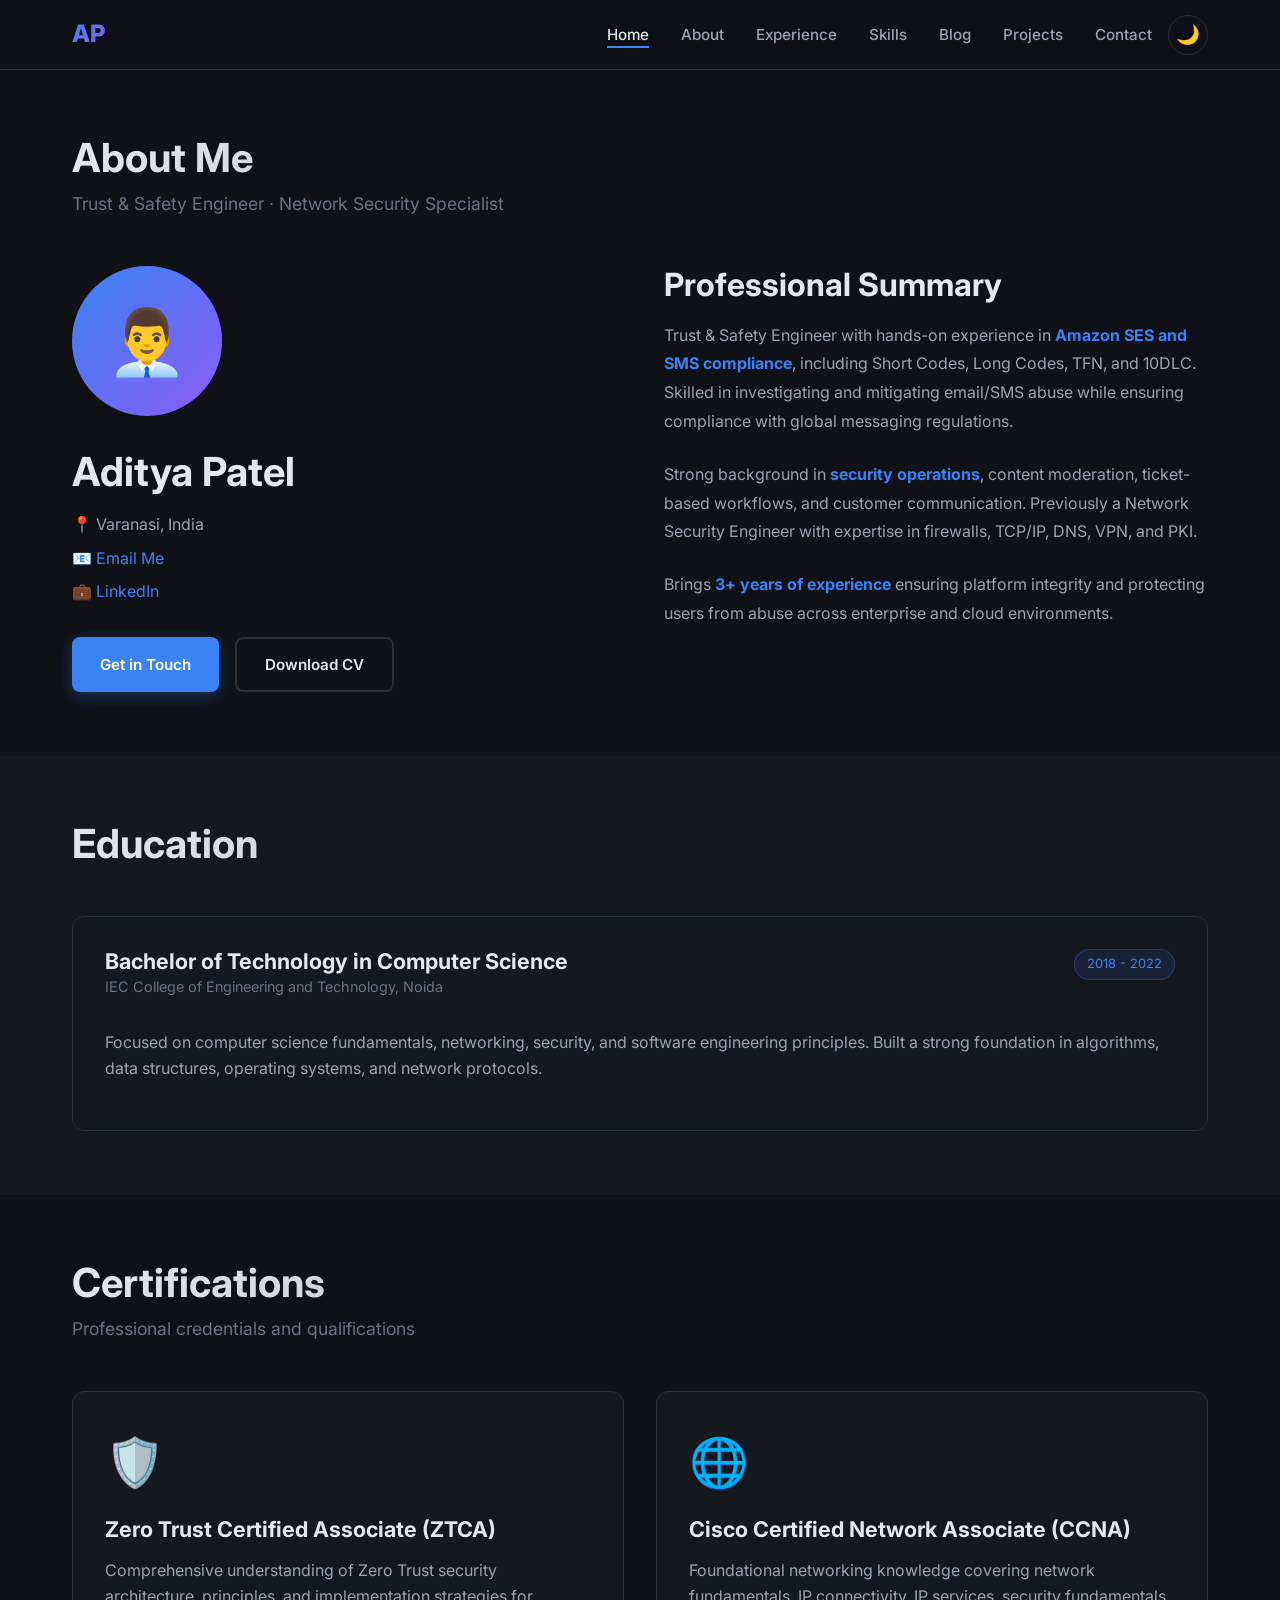
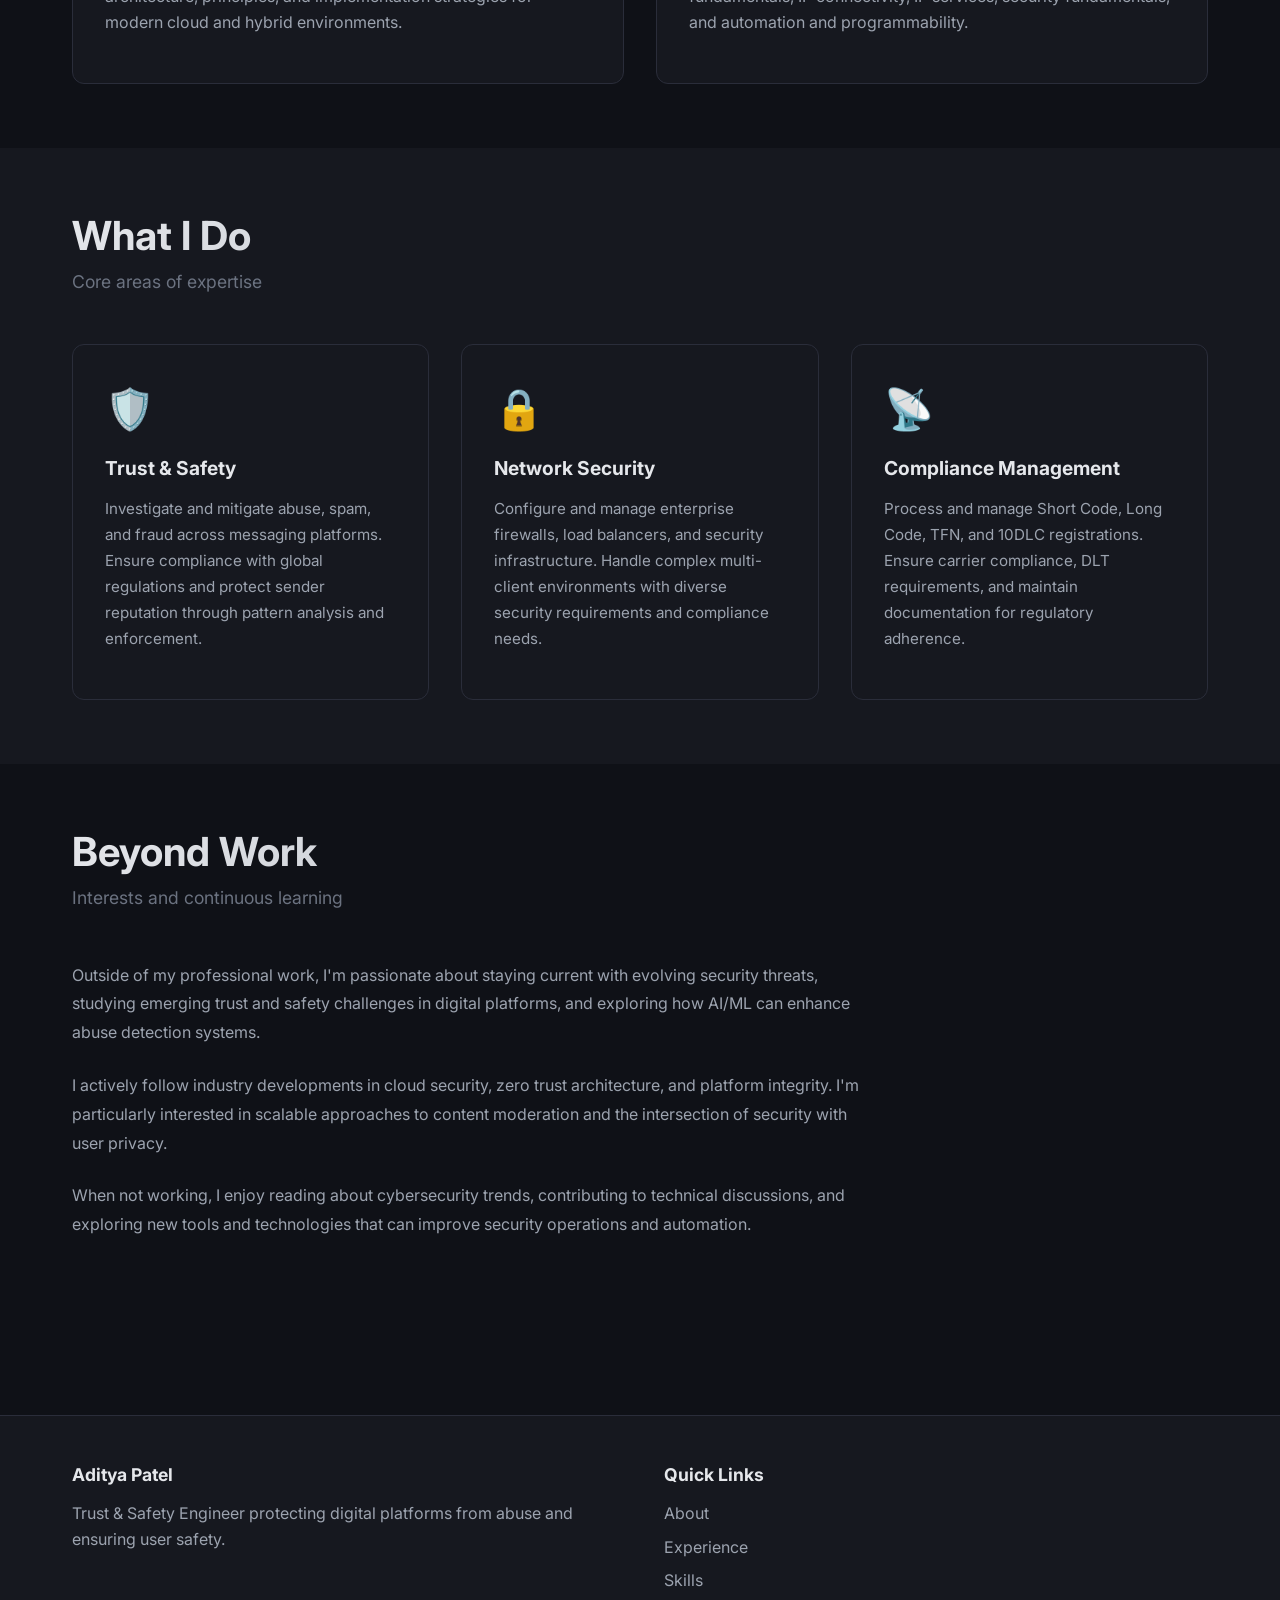
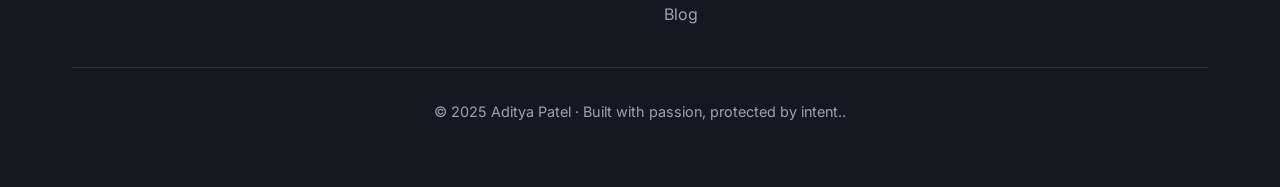
==== commit 50f5361f: "Update about.html" ====
--- a/about.html
+++ b/about.html
@@ -220,7 +220,7 @@
         </div>
       </div>
       <div class="footer-bottom">
-        <p>&copy;© 2025 Aditya Patel · Built with passion, protected by intent..</p>
+        <p>&copy; 2025 Aditya Patel · Built with passion, protected by intent..</p>
       </div>
       
 </body>
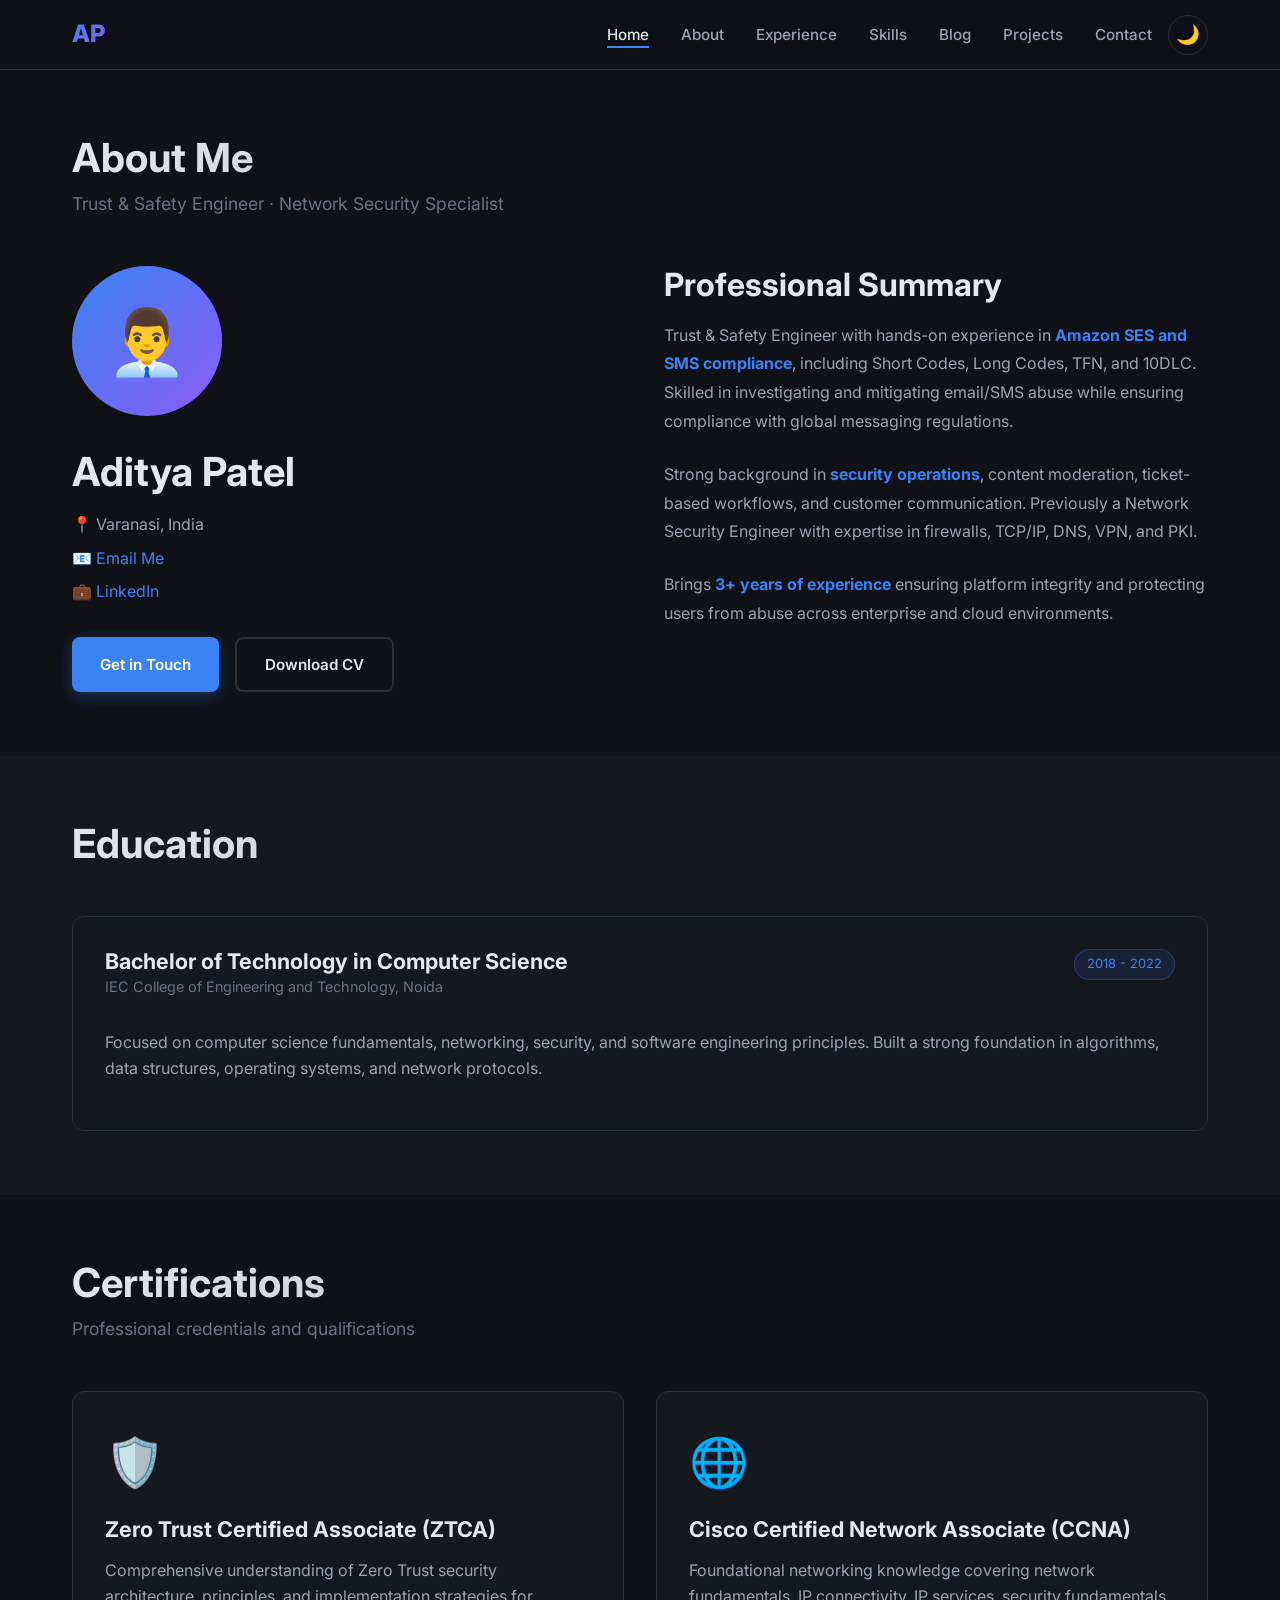
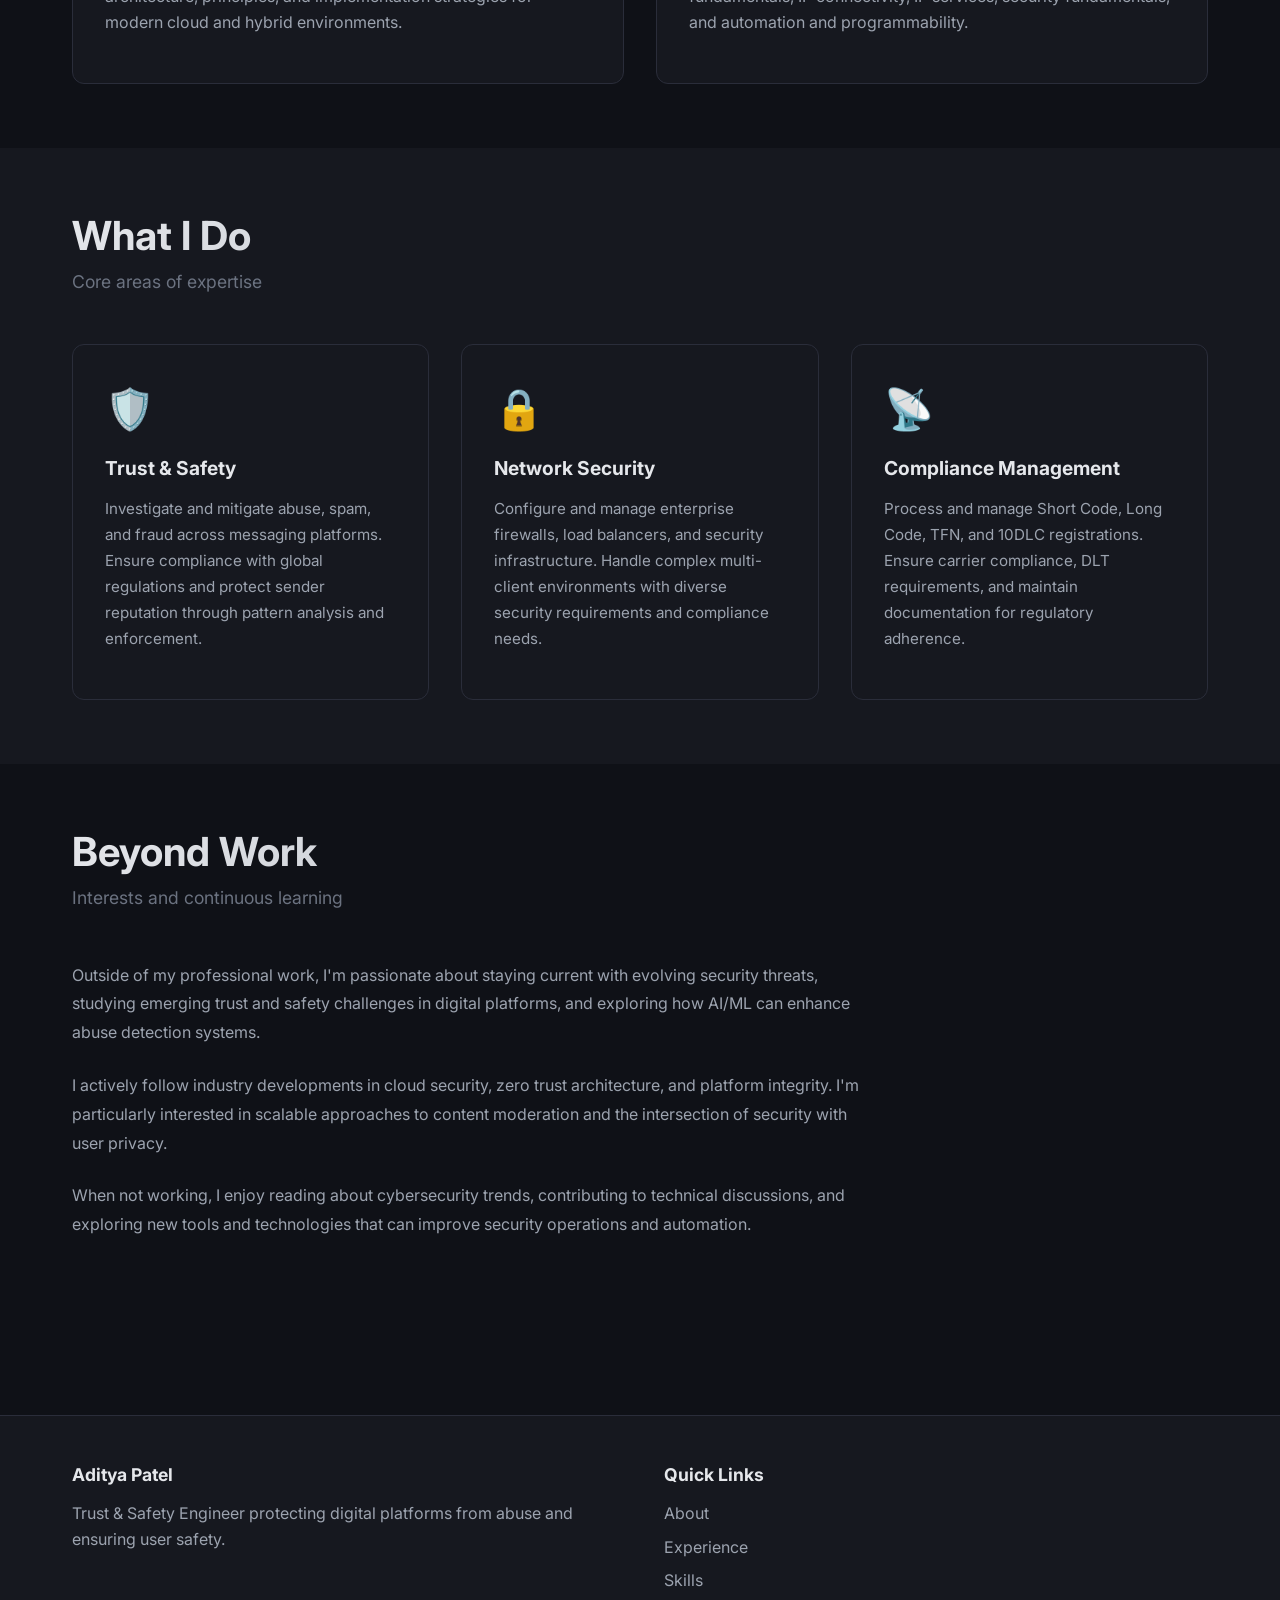
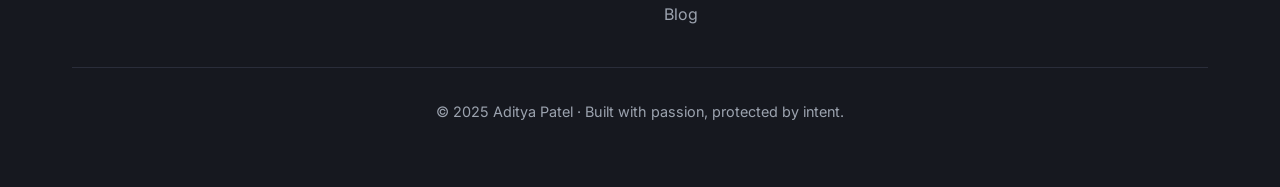
==== commit 7657dfd1: "Update about.html" ====
--- a/about.html
+++ b/about.html
@@ -220,7 +220,7 @@
         </div>
       </div>
       <div class="footer-bottom">
-        <p>&copy; 2025 Aditya Patel · Built with passion, protected by intent..</p>
+        <p>&copy; 2025 Aditya Patel · Built with passion, protected by intent.</p>
       </div>
       
 </body>
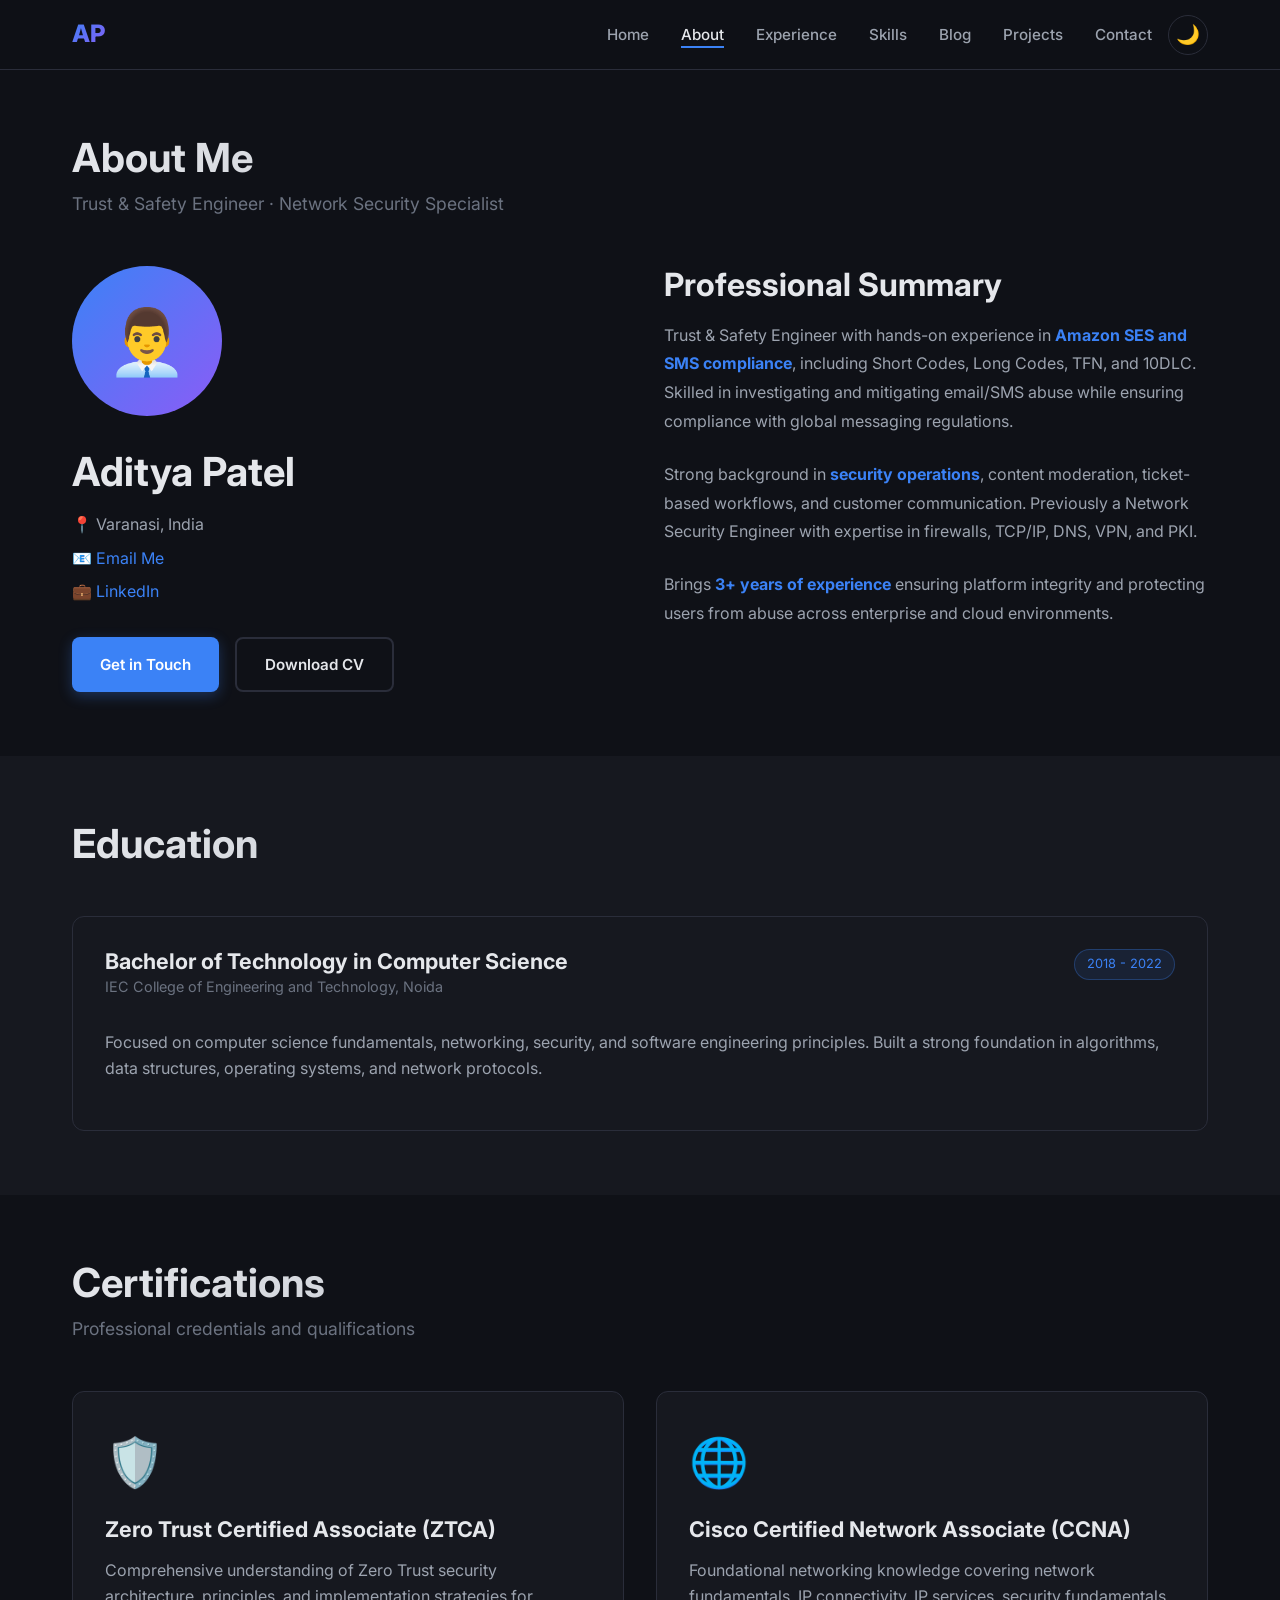
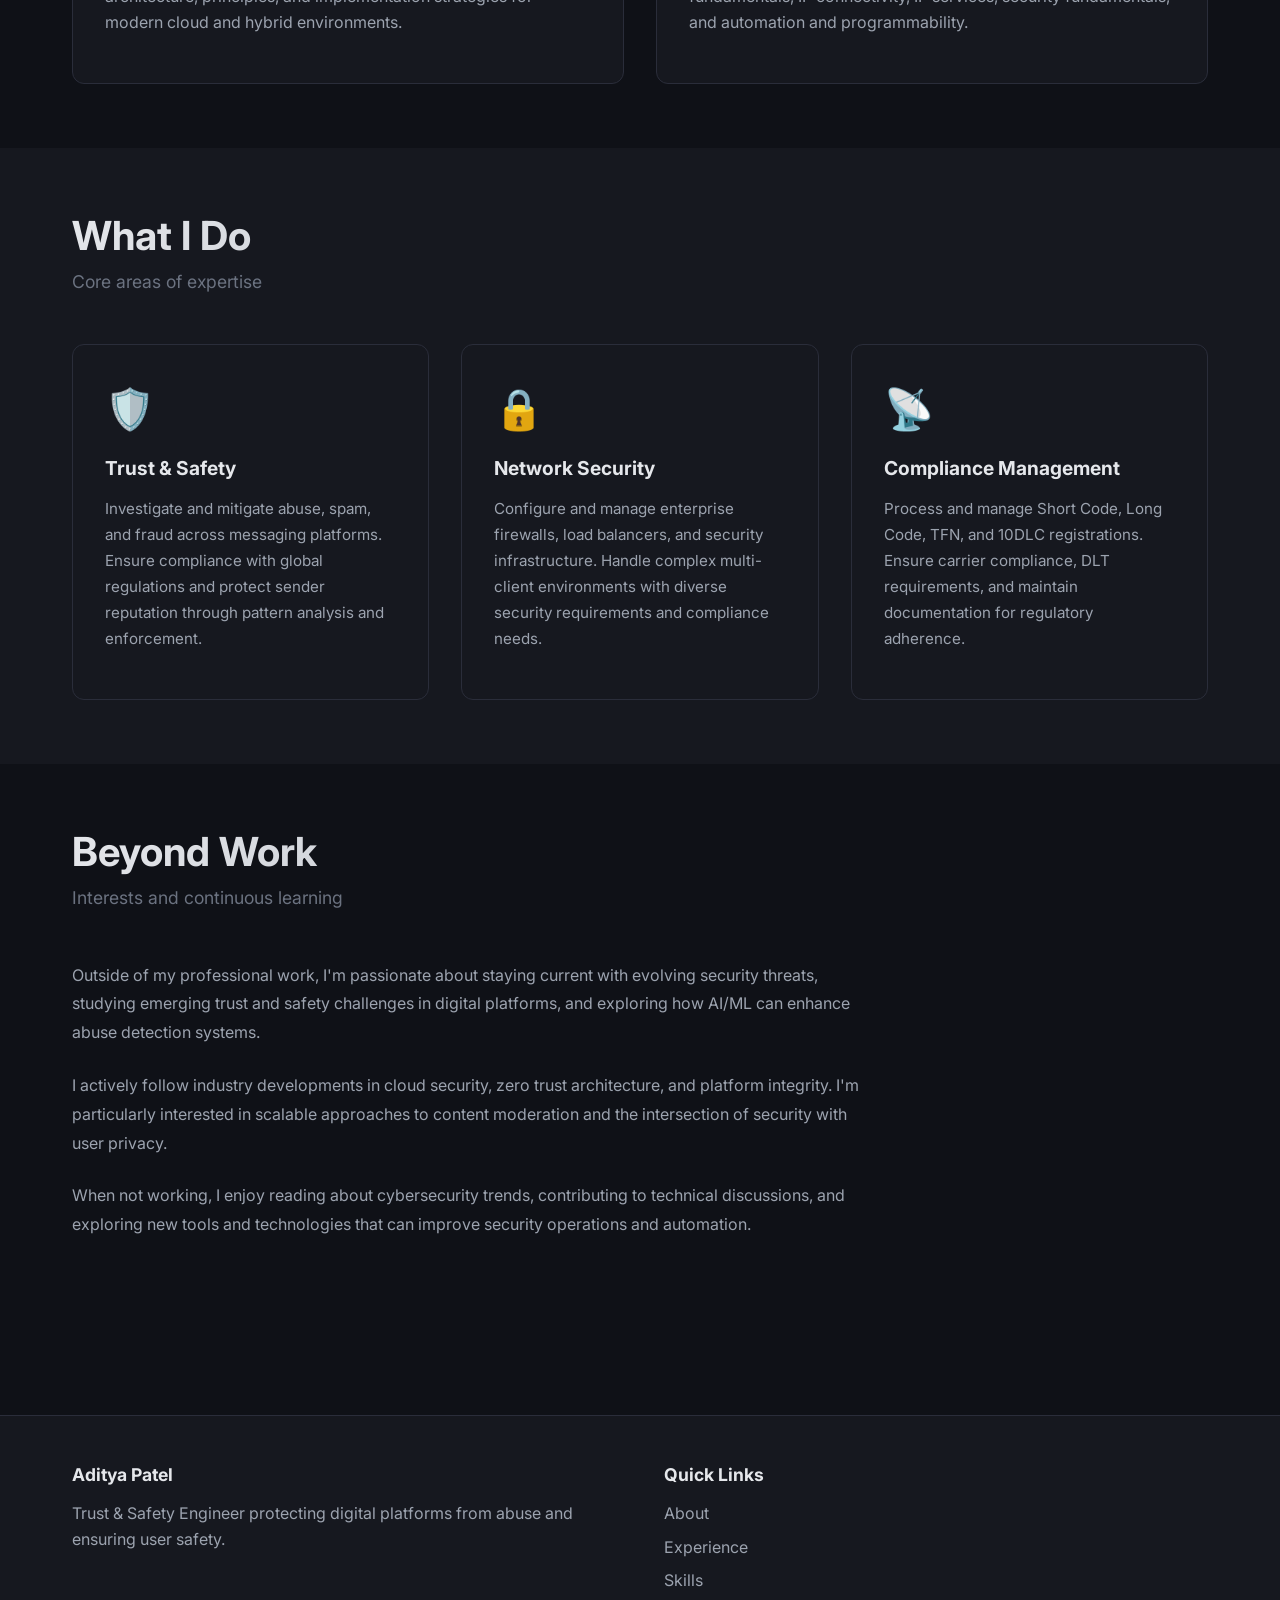
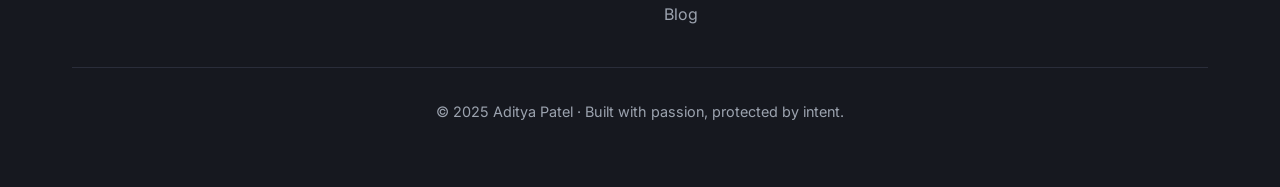
==== commit a19aad3b: "Update about.html" ====
--- a/about.html
+++ b/about.html
@@ -18,13 +18,13 @@
       <button class="mobile-toggle" aria-label="Toggle navigation">☰</button>
      <div style="display: flex; align-items: center; gap: 0;">
         <ul class="nav-links">
-          <li><a href="index.html" class="active">Home</a></li>
-          <li><a href="about.html">About</a></li>
-          <li><a href="experience.html">Experience</a></li>
-          <li><a href="skills.html">Skills</a></li>
-          <li><a href="blog.html">Blog</a></li>
-          <li><a href="projects.html">Projects</a></li>
-          <li><a href="contact.html">Contact</a></li>
+         <li><a href="index.html">Home</a></li>
+<li><a href="about.html" class="active">About</a></li>
+<li><a href="experience.html">Experience</a></li>
+<li><a href="skills.html">Skills</a></li>
+<li><a href="blog.html">Blog</a></li>
+<li><a href="projects.html">Projects</a></li>
+<li><a href="contact.html">Contact</a></li>
         </ul>
         <button class="theme-toggle" aria-label="Toggle dark/light mode" title="Toggle theme">
           <span class="theme-icon">🌙</span>
